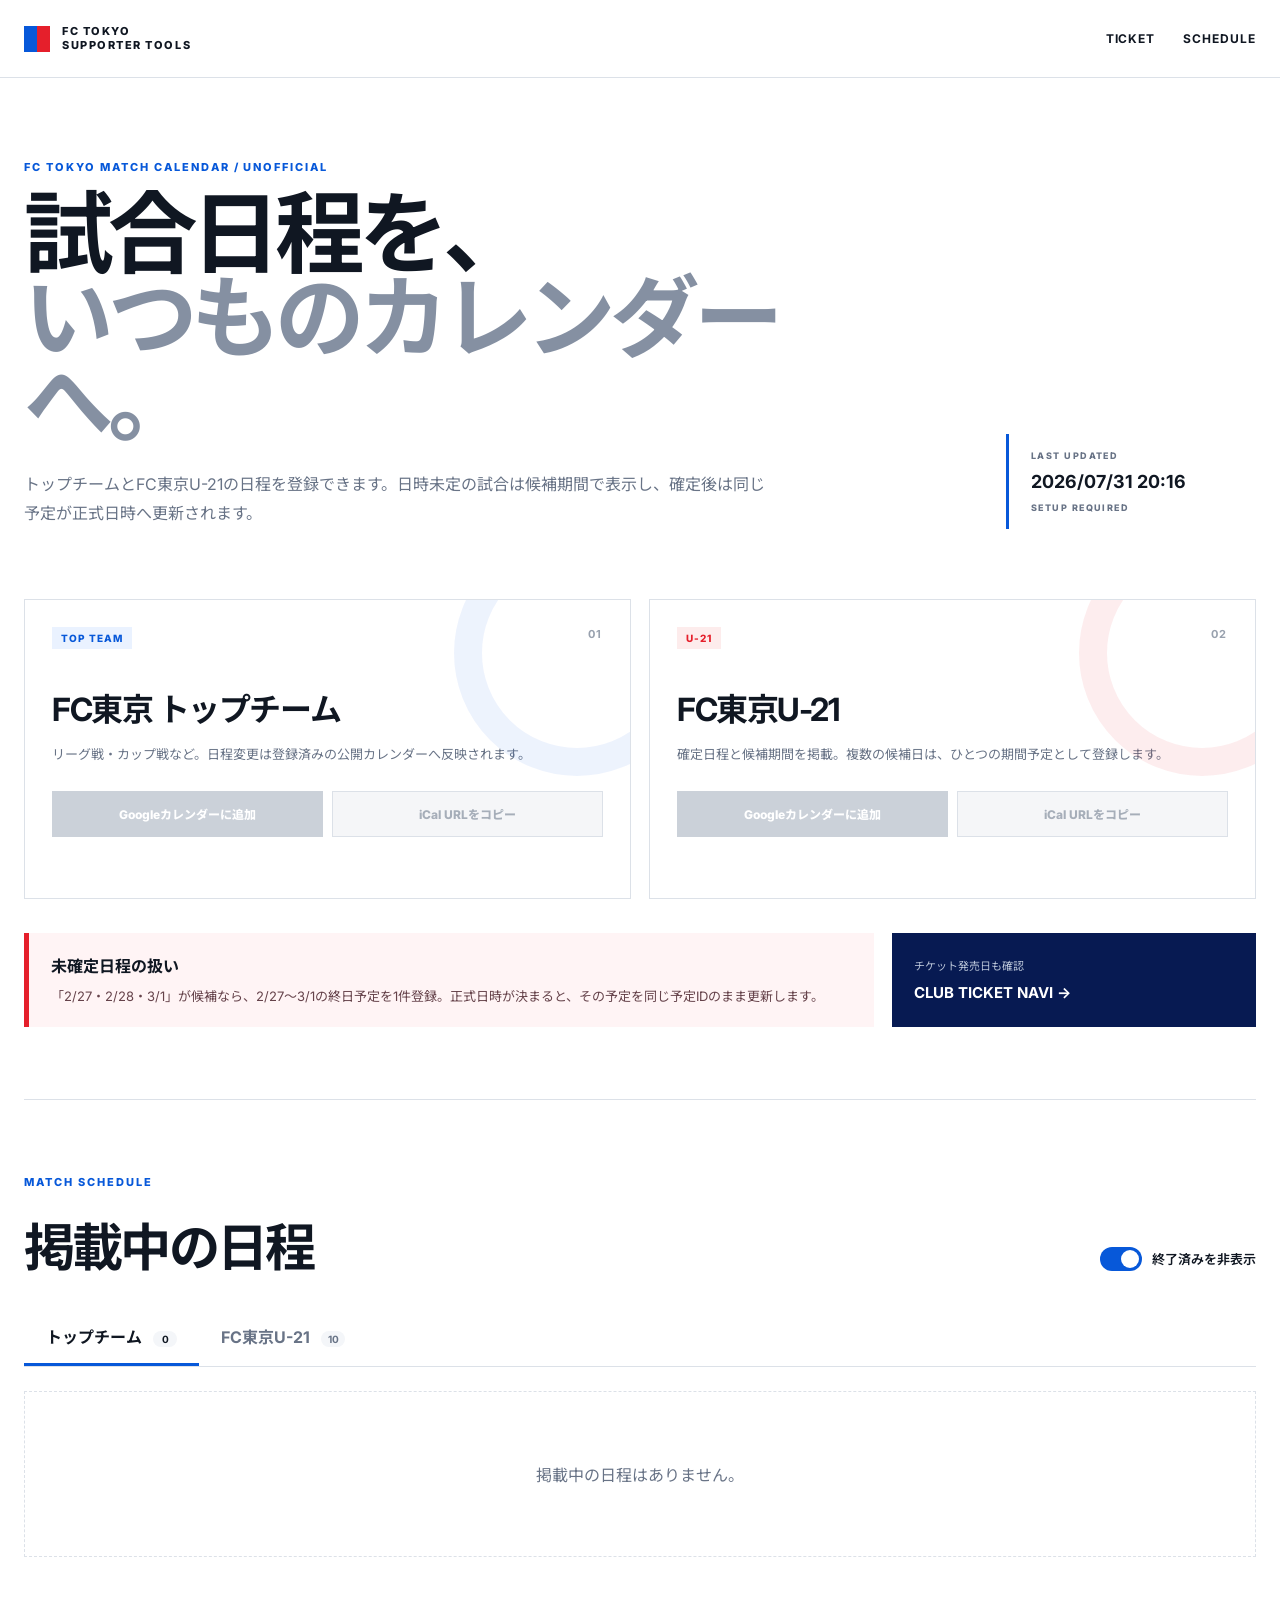
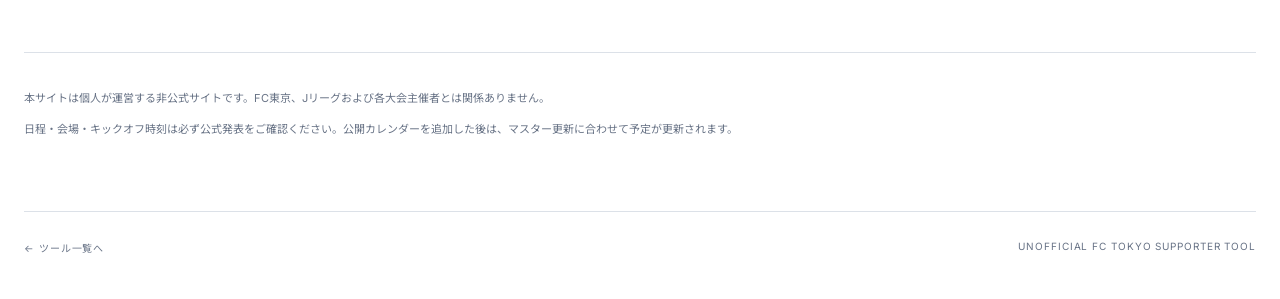
==== docs/calendar/index.html @ c1144789 "Add files via upload Initial static site migration" ====
<!doctype html>
<html lang="ja">
<head>
  <meta charset="utf-8">
  <meta name="viewport" content="width=device-width,initial-scale=1">
  <meta name="description" content="FC東京トップチームとFC東京U-21の試合日程をGoogleカレンダーへ追加できる非公式ツールです。">
  <meta name="theme-color" content="#071a52">
  <title>FC東京 試合日程カレンダー｜非公式</title>
  <link rel="preconnect" href="https://fonts.googleapis.com">
  <link rel="preconnect" href="https://fonts.gstatic.com" crossorigin>
  <link href="https://fonts.googleapis.com/css2?family=Inter:wght@400;500;600;700;800&family=Noto+Sans+JP:wght@400;500;600;700&display=swap" rel="stylesheet">
  <link rel="stylesheet" href="../assets/site.css">
</head>
<body class="calendar-page">
  <header class="global-header">
    <a class="site-brand" href="../"><span class="brand-bars"><i></i><i></i></span><span>FC TOKYO<br>SUPPORTER TOOLS</span></a>
    <nav class="header-nav"><a href="../ticket/">TICKET</a><a href="#schedule">SCHEDULE</a></nav>
  </header>

  <main>
    <section class="calendar-hero shell">
      <div>
        <p class="kicker">FC TOKYO MATCH CALENDAR / UNOFFICIAL</p>
        <h1>試合日程を、<br><span>いつものカレンダーへ。</span></h1>
        <p>トップチームとFC東京U-21の日程を登録できます。日時未定の試合は候補期間で表示し、確定後は同じ予定が正式日時へ更新されます。</p>
      </div>
      <div class="update-panel calendar-update-panel">
        <span>LAST UPDATED</span>
        <strong id="calendar-last-updated">読み込み中</strong>
        <small id="calendar-data-status">DATA LOADING</small>
      </div>
    </section>

    <section class="calendar-subscriptions shell">
      <article class="subscription-card top-team-card">
        <div class="subscription-head"><span>TOP TEAM</span><b>01</b></div>
        <h2>FC東京 トップチーム</h2>
        <p>リーグ戦・カップ戦など。日程変更は登録済みの公開カレンダーへ反映されます。</p>
        <div class="subscription-actions">
          <a id="top-google-link" class="primary-action is-disabled" aria-disabled="true">Googleカレンダーに追加</a>
          <button id="top-ical-button" class="secondary-action" type="button" disabled>iCal URLをコピー</button>
        </div>
      </article>

      <article class="subscription-card u21-team-card">
        <div class="subscription-head"><span>U-21</span><b>02</b></div>
        <h2>FC東京U-21</h2>
        <p>確定日程と候補期間を掲載。複数の候補日は、ひとつの期間予定として登録します。</p>
        <div class="subscription-actions">
          <a id="u21-google-link" class="primary-action is-disabled" aria-disabled="true">Googleカレンダーに追加</a>
          <button id="u21-ical-button" class="secondary-action" type="button" disabled>iCal URLをコピー</button>
        </div>
      </article>
    </section>

    <section class="calendar-explanation shell">
      <div class="calendar-info-strip"><strong>未確定日程の扱い</strong><span>「2/27・2/28・3/1」が候補なら、2/27〜3/1の終日予定を1件登録。正式日時が決まると、その予定を同じ予定IDのまま更新します。</span></div>
      <a class="ticket-cross-link" href="../ticket/"><span>チケット発売日も確認</span><strong>CLUB TICKET NAVI →</strong></a>
    </section>

    <section id="schedule" class="calendar-schedule shell">
      <div class="section-title-row calendar-title-row">
        <div><p class="kicker">MATCH SCHEDULE</p><h2>掲載中の日程</h2></div>
        <label class="toggle-row"><input id="calendar-hide-finished" type="checkbox" checked><span class="toggle-ui"></span><span>終了済みを非表示</span></label>
      </div>
      <div class="calendar-tabs" role="tablist" aria-label="チーム選択">
        <button class="active" data-team="TOP" role="tab">トップチーム <span id="top-count">0</span></button>
        <button data-team="U21" role="tab">FC東京U-21 <span id="u21-count">0</span></button>
      </div>
      <div id="calendar-match-list" class="calendar-match-list" aria-live="polite"></div>
      <div id="calendar-empty" class="empty-state" hidden>掲載中の日程はありません。</div>
    </section>

    <section class="disclaimer shell calendar-disclaimer">
      <p>本サイトは個人が運営する非公式サイトです。FC東京、Jリーグおよび各大会主催者とは関係ありません。</p>
      <p>日程・会場・キックオフ時刻は必ず公式発表をご確認ください。公開カレンダーを追加した後は、マスター更新に合わせて予定が更新されます。</p>
    </section>
  </main>

  <footer class="ticket-footer shell"><a href="../">← ツール一覧へ</a><span>UNOFFICIAL FC TOKYO SUPPORTER TOOL</span></footer>
  <div id="copy-toast" class="copy-toast" role="status" aria-live="polite"></div>
  <script src="app.js" defer></script>
</body>
</html>
---- docs/assets/site.css ----
:root{--navy:#071a52;--blue:#0758d9;--red:#e51f2b;--ink:#101722;--muted:#687386;--line:#dce1e8;--soft:#f4f6f9;--home:#eaf2ff;--away:#fdecec;--white:#fff;--max:1320px}*{box-sizing:border-box}html{scroll-behavior:smooth}body{margin:0;color:var(--ink);font-family:Inter,"Noto Sans JP",sans-serif;background:#fff}a{color:inherit;text-decoration:none}button,select,input{font:inherit}.shell{width:min(calc(100% - 48px),var(--max));margin-inline:auto}.global-header{position:sticky;top:0;z-index:30;height:78px;padding:0 max(24px,calc((100vw - var(--max))/2));display:flex;align-items:center;justify-content:space-between;background:rgba(255,255,255,.93);border-bottom:1px solid var(--line);backdrop-filter:blur(14px)}.site-brand{display:flex;align-items:center;gap:12px;font-size:11px;font-weight:800;letter-spacing:.14em;line-height:1.2}.brand-bars{display:flex;width:26px;height:26px;overflow:hidden}.brand-bars i{display:block;width:50%;height:100%}.brand-bars i:first-child{background:var(--blue)}.brand-bars i:last-child{background:var(--red)}.header-link,.header-nav{font-size:12px;font-weight:700;letter-spacing:.08em}.header-nav{display:flex;gap:28px}.kicker{margin:0 0 18px;color:var(--blue);font-size:11px;font-weight:800;letter-spacing:.18em}.portal-page{background:#071128;color:#fff}.portal-page .global-header{background:rgba(7,17,40,.88);border-color:rgba(255,255,255,.14)}.portal-hero{padding:120px 0 80px}.portal-hero h1{margin:0;font-size:clamp(58px,9vw,126px);line-height:.88;letter-spacing:-.075em}.portal-hero h1 span{color:#94a2bd}.portal-lead{margin:38px 0 0;color:#c1cad9;font-size:18px;line-height:1.9}.tool-grid{display:grid;grid-template-columns:1fr 1fr;gap:18px;padding-bottom:100px}.tool-card{position:relative;min-height:610px;overflow:hidden;border:1px solid rgba(255,255,255,.18);background:#0d1933;transition:.35s ease}.tool-card:hover{transform:translateY(-6px);border-color:rgba(255,255,255,.48)}.tool-number{position:absolute;z-index:3;top:24px;left:26px;font-size:11px;letter-spacing:.16em}.tool-graphic{position:absolute;inset:0}.ticket-graphic{display:grid;grid-template-columns:1fr 1fr}.ticket-graphic span:first-child{background:var(--blue)}.ticket-graphic span:nth-child(2){background:var(--red)}.ticket-graphic strong{position:absolute;right:28px;top:34px;color:#fff;font-size:82px;line-height:.82;letter-spacing:-.075em;text-align:right}.tool-card:after{content:"";position:absolute;inset:0;background:linear-gradient(180deg,rgba(0,0,0,0) 35%,rgba(7,17,40,.97) 78%)}.tool-copy{position:absolute;z-index:3;left:28px;right:28px;bottom:30px}.tool-copy p{font-size:10px;font-weight:700;letter-spacing:.15em;color:#b6ff39}.tool-copy h2{margin:10px 0 16px;font-size:44px;letter-spacing:-.055em}.tool-copy span{color:#cbd3df;font-size:13px}.calendar-card{background:#ede9df;color:#101722}.calendar-card:after{background:linear-gradient(180deg,rgba(237,233,223,0) 35%,rgba(237,233,223,.98) 78%)}.calendar-card .tool-copy p,.calendar-card .tool-copy span{color:#3e4a5c}.calendar-graphic{display:grid;place-items:center}.calendar-sheet{width:56%;aspect-ratio:4/5;background:#fff;box-shadow:0 30px 80px rgba(0,0,0,.18);padding:38px;display:flex;flex-direction:column;justify-content:space-between;transform:rotate(5deg)}.calendar-sheet:before{content:"";height:18px;background:linear-gradient(90deg,var(--blue) 0 50%,var(--red) 50%)}.calendar-sheet b{font-size:100px;letter-spacing:-.09em;line-height:.8}.calendar-sheet span{font-size:12px;font-weight:800;letter-spacing:.16em}.portal-note{padding:30px 0 70px;border-top:1px solid rgba(255,255,255,.14);color:#8f9bb0;font-size:12px;line-height:1.8}.portal-footer{padding:28px 0 44px;display:flex;justify-content:space-between;color:#76839c;font-size:11px;letter-spacing:.1em}.ticket-hero{padding:82px 0 56px;display:grid;grid-template-columns:1fr auto;gap:70px;align-items:end}.ticket-hero h1{margin:0;font-size:clamp(48px,7vw,92px);line-height:.94;letter-spacing:-.07em}.ticket-hero h1 span{color:#8590a2}.ticket-subtitle{margin:25px 0 0;color:var(--muted)}.update-panel{min-width:250px;border-left:3px solid var(--blue);padding:16px 0 16px 22px}.update-panel span,.update-panel small{display:block;font-size:9px;font-weight:800;letter-spacing:.16em;color:var(--muted)}.update-panel strong{display:block;margin:10px 0;font-size:18px}.controls-section{display:grid;grid-template-columns:auto minmax(190px,260px) 1fr;gap:22px;align-items:end;padding:24px 0;border-top:1px solid var(--line);border-bottom:1px solid var(--line)}.control-label{display:block;margin-bottom:9px;font-size:10px;font-weight:800;letter-spacing:.15em;color:var(--muted)}.segmented{display:flex;border:1px solid var(--line);padding:3px;background:var(--soft)}.segmented button{border:0;background:transparent;padding:10px 18px;cursor:pointer;color:#5d6879;font-weight:600}.segmented button.active{background:#fff;color:var(--ink);box-shadow:0 2px 9px rgba(16,23,34,.1)}select{width:100%;height:45px;padding:0 38px 0 13px;border:1px solid var(--line);background:#fff;color:var(--ink)}.toggle-row{justify-self:end;display:flex;align-items:center;gap:10px;min-height:45px;cursor:pointer;font-size:13px;font-weight:600}.toggle-row input{position:absolute;opacity:0}.toggle-ui{position:relative;width:42px;height:24px;border-radius:99px;background:#c9d0da;transition:.2s}.toggle-ui:after{content:"";position:absolute;top:3px;left:3px;width:18px;height:18px;border-radius:50%;background:#fff;transition:.2s}.toggle-row input:checked+.toggle-ui{background:var(--blue)}.toggle-row input:checked+.toggle-ui:after{transform:translateX(18px)}.summary-bar{display:flex;align-items:center;gap:18px;padding:22px 0;font-size:12px;color:var(--muted)}.summary-bar div{display:flex;align-items:center;gap:7px}.summary-bar strong{margin-left:auto;color:var(--ink);font-size:11px;letter-spacing:.14em}.legend-dot{width:12px;height:12px;border-radius:3px}.legend-dot.home{background:var(--blue)}.legend-dot.away{background:var(--red)}.match-section{padding-bottom:80px}.table-wrap{overflow-x:auto;border:1px solid var(--line)}.matches-table{width:100%;min-width:1160px;border-collapse:collapse;font-size:12px}.matches-table th{position:sticky;top:77px;z-index:5;padding:13px 12px;background:var(--navy);color:#fff;text-align:left;white-space:nowrap;font-size:10px;letter-spacing:.06em}.matches-table td{padding:13px 12px;border-bottom:1px solid rgba(16,23,34,.09);vertical-align:middle}.matches-table tr.home{background:var(--home)}.matches-table tr.away{background:var(--away)}.matches-table tr:hover{filter:brightness(.985)}.side-badge{display:inline-flex;align-items:center;justify-content:center;width:25px;height:25px;color:#fff;font-weight:800;border-radius:4px}.side-badge.home{background:var(--blue)}.side-badge.away{background:var(--red)}.sale-away{font-weight:800}.table-link{display:inline-flex;padding:6px 10px;border:1px solid rgba(16,23,34,.2);background:rgba(255,255,255,.5);font-weight:700}.calendar-link{background:var(--blue);color:#fff;border-color:var(--blue)}.muted-dash{color:#98a1ae}.mobile-card-list{display:none}.data-note{margin:15px 0 0;color:var(--muted);font-size:11px;line-height:1.7}.empty-state{padding:70px 20px;text-align:center;border:1px dashed var(--line);color:var(--muted)}.news-section{padding:82px 0;border-top:1px solid var(--line)}.section-title-row{display:flex;align-items:end;justify-content:space-between;gap:30px;margin-bottom:28px}.section-title-row h2{margin:0;font-size:clamp(34px,4vw,55px);letter-spacing:-.055em}.outline-button{padding:12px 18px;border:1px solid var(--ink);font-size:12px;font-weight:700}.news-toggle{width:100%;display:flex;justify-content:space-between;padding:16px 0;border:0;border-top:1px solid var(--line);border-bottom:1px solid var(--line);background:none;text-align:left;cursor:pointer;font-weight:700}.news-list{border-bottom:1px solid var(--line)}.news-row{display:grid;grid-template-columns:110px 1fr auto;gap:18px;align-items:center;padding:14px 0;border-bottom:1px solid var(--line);font-size:13px}.news-row time{color:var(--muted);font-size:11px}.news-row a{font-weight:600}.news-row a:hover{text-decoration:underline}.news-row span{color:var(--blue)}.disclaimer{padding:22px 0 60px;color:var(--muted);font-size:11px;line-height:1.8;border-top:1px solid var(--line)}.ticket-footer{padding:28px 0 44px;display:flex;justify-content:space-between;color:var(--muted);font-size:10px;letter-spacing:.09em;border-top:1px solid var(--line)}@media(max-width:900px){.tool-grid{grid-template-columns:1fr}.ticket-hero{grid-template-columns:1fr}.update-panel{min-width:0}.controls-section{grid-template-columns:1fr 1fr}.toggle-row{justify-self:start}.table-wrap{display:none}.mobile-card-list{display:grid;gap:10px}.match-card{border:1px solid var(--line);border-left-width:5px;padding:15px;background:#fff}.match-card.home{background:var(--home);border-left-color:var(--blue)}.match-card.away{background:var(--away);border-left-color:var(--red)}.match-card-top{display:grid;grid-template-columns:auto 1fr auto;gap:10px;align-items:center}.match-card-date{font-size:12px;font-weight:700}.match-card-opponent{font-size:15px;font-weight:800;overflow:hidden;text-overflow:ellipsis;white-space:nowrap}.match-card-details{display:grid;grid-template-columns:1fr 1fr;gap:8px;margin-top:14px;padding-top:12px;border-top:1px solid rgba(16,23,34,.12)}.match-card-detail small{display:block;margin-bottom:4px;color:var(--muted);font-size:9px;letter-spacing:.08em}.match-card-detail strong{font-size:12px}.match-card-actions{display:flex;gap:8px;margin-top:12px}.match-card-actions a{flex:1;text-align:center;padding:10px;border:1px solid rgba(16,23,34,.2);background:rgba(255,255,255,.6);font-size:11px;font-weight:700}.match-card-actions .calendar-link{background:var(--blue);color:#fff}.news-row{grid-template-columns:85px 1fr}.news-row span{display:none}}@media(max-width:620px){.shell{width:min(calc(100% - 28px),var(--max))}.global-header{height:68px;padding:0 14px}.header-nav{gap:16px}.portal-hero{padding:90px 0 55px}.portal-hero h1{font-size:58px}.portal-lead br{display:none}.tool-card{min-height:500px}.ticket-graphic strong{font-size:61px}.tool-copy h2{font-size:36px}.calendar-sheet{width:68%;padding:25px}.calendar-sheet b{font-size:78px}.portal-footer,.ticket-footer{flex-direction:column;gap:12px}.ticket-hero{padding:58px 0 38px}.ticket-hero h1{font-size:48px}.controls-section{grid-template-columns:1fr}.competition-control{width:100%}.segmented button{flex:1;padding:10px 8px}.section-title-row{display:block}.outline-button{display:inline-block;margin-top:18px}.match-card-details{grid-template-columns:1fr}.match-card-actions{flex-direction:column}.news-row{grid-template-columns:1fr;gap:4px}.news-row time{font-size:10px}}
.calendar-page{background:#fff}.calendar-hero{padding:82px 0 52px;display:grid;grid-template-columns:1fr auto;gap:70px;align-items:end}.calendar-hero h1{margin:0;font-size:clamp(48px,7vw,92px);line-height:.94;letter-spacing:-.07em}.calendar-hero h1 span{color:#8590a2}.calendar-hero>div>p:last-child{max-width:750px;margin:25px 0 0;color:var(--muted);line-height:1.85}.calendar-update-panel{align-self:end}.calendar-subscriptions{display:grid;grid-template-columns:1fr 1fr;gap:18px;padding:18px 0 34px}.subscription-card{position:relative;overflow:hidden;border:1px solid var(--line);padding:27px;background:#fff;min-height:300px}.subscription-card:before{content:"";position:absolute;right:-70px;top:-70px;width:190px;height:190px;border-radius:50%;border:28px solid rgba(7,88,217,.07)}.u21-team-card:before{border-color:rgba(229,31,43,.08)}.subscription-head{display:flex;justify-content:space-between;align-items:start}.subscription-head span{display:inline-flex;padding:5px 9px;background:var(--home);color:var(--blue);font-size:10px;font-weight:800;letter-spacing:.1em}.u21-team-card .subscription-head span{background:var(--away);color:var(--red)}.subscription-head b{font-size:11px;color:#98a1ae;letter-spacing:.14em}.subscription-card h2{margin:35px 0 12px;font-size:32px;letter-spacing:-.045em}.subscription-card p{max-width:520px;color:var(--muted);line-height:1.75;font-size:13px}.subscription-actions{display:grid;grid-template-columns:1fr 1fr;gap:9px;margin-top:25px}.primary-action,.secondary-action{display:flex;align-items:center;justify-content:center;min-height:46px;border:0;padding:10px 14px;font-size:12px;font-weight:800;cursor:pointer}.primary-action{background:var(--blue);color:#fff}.u21-team-card .primary-action{background:var(--red)}.primary-action.is-disabled{background:#cbd1d9;color:#fff;pointer-events:none}.secondary-action{border:1px solid var(--line);background:#fff;color:var(--ink)}.secondary-action:disabled{color:#a6aeb9;background:#f5f6f8;cursor:not-allowed}.calendar-explanation{display:grid;grid-template-columns:1.4fr .6fr;gap:18px;padding-bottom:72px}.calendar-info-strip{display:flex;flex-direction:column;justify-content:center;border-left:5px solid var(--red);background:#fff4f5;padding:20px 22px;line-height:1.7}.calendar-info-strip strong{margin-bottom:5px}.calendar-info-strip span{color:#65424a;font-size:13px}.ticket-cross-link{display:flex;flex-direction:column;justify-content:center;padding:20px 22px;background:var(--navy);color:#fff}.ticket-cross-link span{font-size:11px;color:#bac5d8}.ticket-cross-link strong{margin-top:10px;font-size:15px}.calendar-schedule{padding:75px 0 95px;border-top:1px solid var(--line)}.calendar-title-row .toggle-row{justify-self:auto}.calendar-tabs{display:flex;border-bottom:1px solid var(--line);margin-bottom:24px}.calendar-tabs button{border:0;background:none;padding:15px 22px;border-bottom:3px solid transparent;color:var(--muted);font-weight:700;cursor:pointer}.calendar-tabs button.active{color:var(--ink);border-bottom-color:var(--blue)}.calendar-tabs button span{display:inline-flex;min-width:24px;justify-content:center;margin-left:7px;padding:2px 6px;border-radius:99px;background:var(--soft);font-size:10px}.calendar-match-list{display:grid;grid-template-columns:1fr 1fr;gap:13px}.calendar-match-card{border:1px solid var(--line);padding:19px;background:#fff;box-shadow:0 4px 15px rgba(23,32,51,.04)}.calendar-match-top{display:flex;align-items:center;gap:7px;flex-wrap:wrap}.calendar-match-top time{margin-right:auto;color:var(--navy);font-size:15px;font-weight:800}.calendar-badge{display:inline-flex;padding:4px 8px;border-radius:99px;font-size:10px;font-weight:800}.calendar-badge.confirmed{background:#e8f6ee;color:#187242}.calendar-badge.tentative{background:#fff4d7;color:#8b5b00}.calendar-badge.progress{background:#f1eaff;color:#6038a5}.calendar-badge.home{background:var(--home);color:var(--blue)}.calendar-badge.away{background:var(--away);color:var(--red)}.calendar-match-card h3{margin:17px 0 10px;font-size:18px;letter-spacing:-.025em}.calendar-meta,.calendar-candidate{color:var(--muted);font-size:12px;line-height:1.65}.calendar-candidate{margin-top:6px}.calendar-note{margin-top:10px;padding-top:10px;border-top:1px dashed var(--line);color:var(--muted);font-size:11px;line-height:1.6}.calendar-card-links{display:flex;gap:8px;margin-top:17px}.calendar-card-links a{padding:8px 11px;border:1px solid var(--line);font-size:11px;font-weight:700}.calendar-card-links a:last-child{background:var(--navy);border-color:var(--navy);color:#fff}.calendar-disclaimer{padding-top:25px}.copy-toast{position:fixed;right:22px;bottom:22px;z-index:50;transform:translateY(30px);opacity:0;padding:13px 18px;background:var(--ink);color:#fff;font-size:12px;transition:.25s}.copy-toast.show{transform:none;opacity:1}@media(max-width:900px){.calendar-hero{grid-template-columns:1fr}.calendar-subscriptions{grid-template-columns:1fr}.calendar-explanation{grid-template-columns:1fr}.calendar-match-list{grid-template-columns:1fr}}@media(max-width:620px){.calendar-hero{padding:58px 0 38px}.calendar-hero h1{font-size:48px}.calendar-subscriptions{padding-top:0}.subscription-actions{grid-template-columns:1fr}.calendar-title-row .toggle-row{margin-top:18px}.calendar-tabs button{flex:1;padding:14px 8px;font-size:12px}.calendar-card-links{flex-direction:column}.calendar-card-links a{text-align:center}}
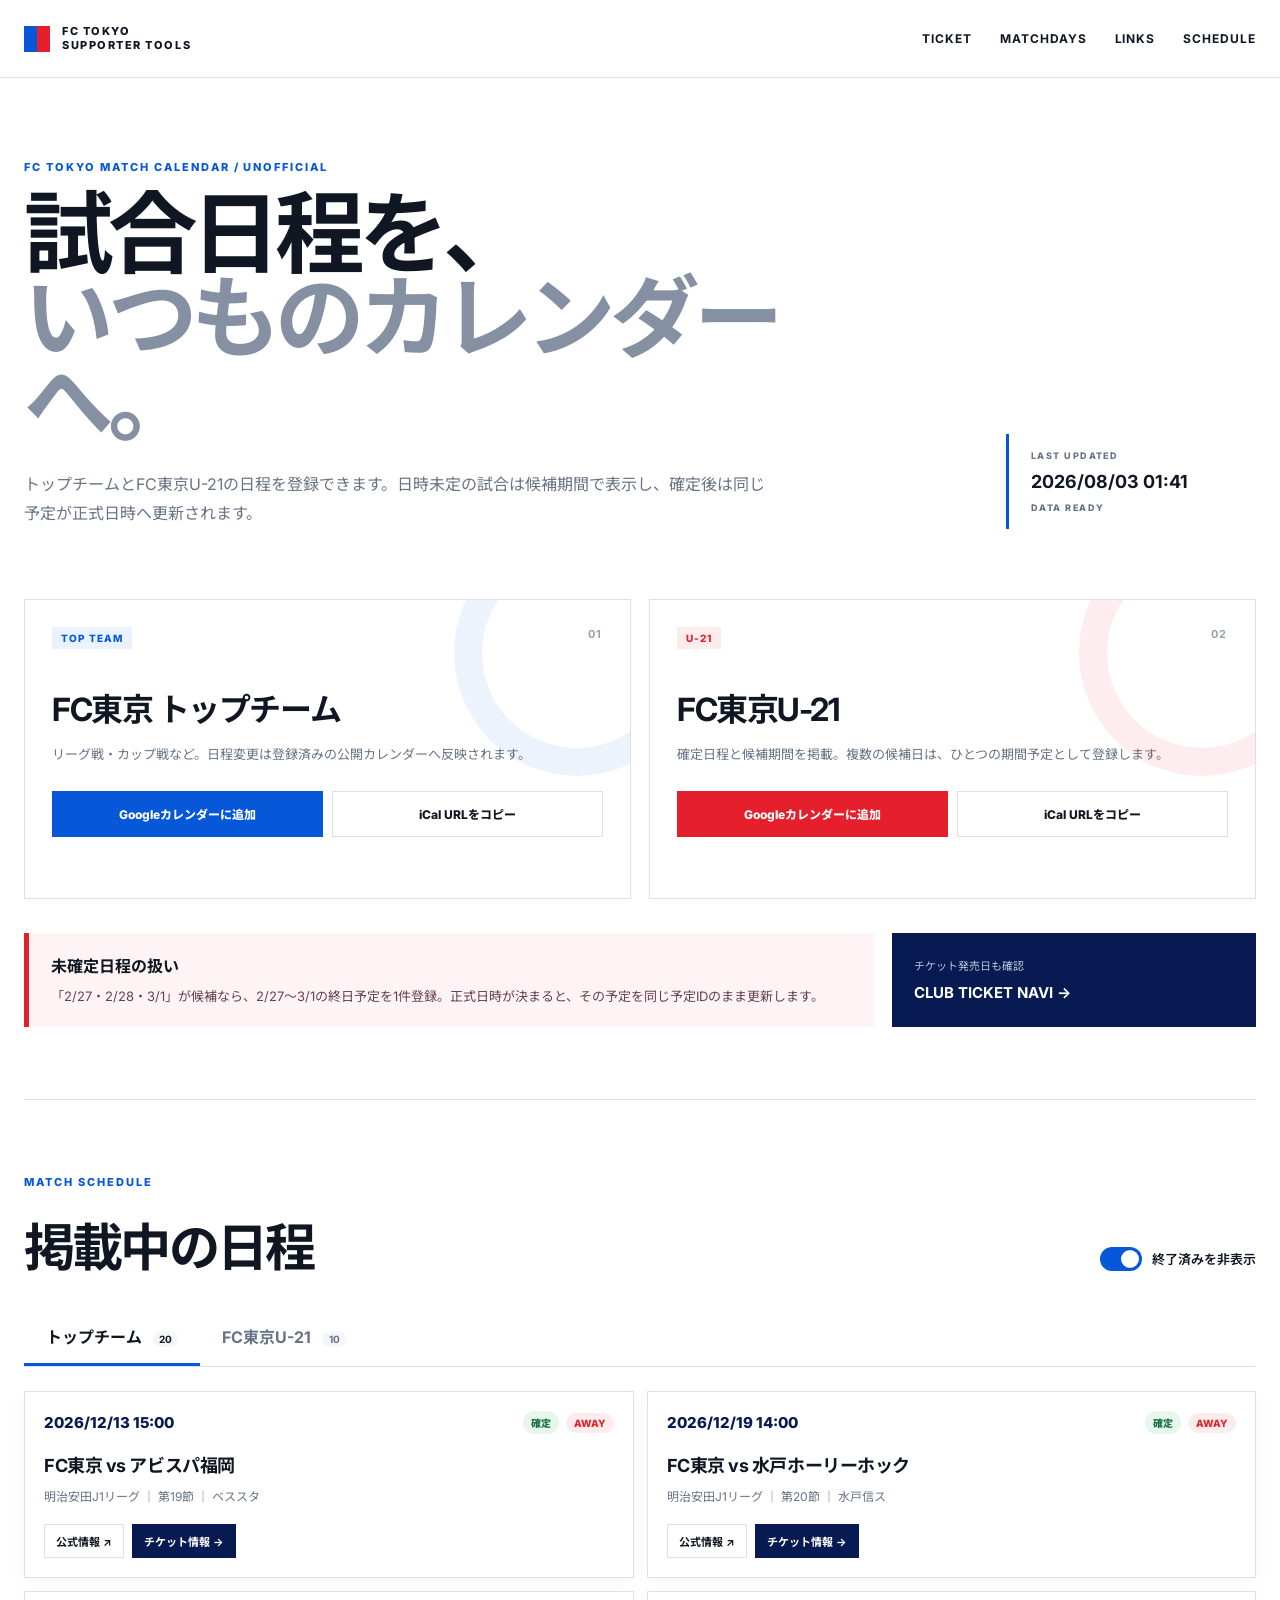
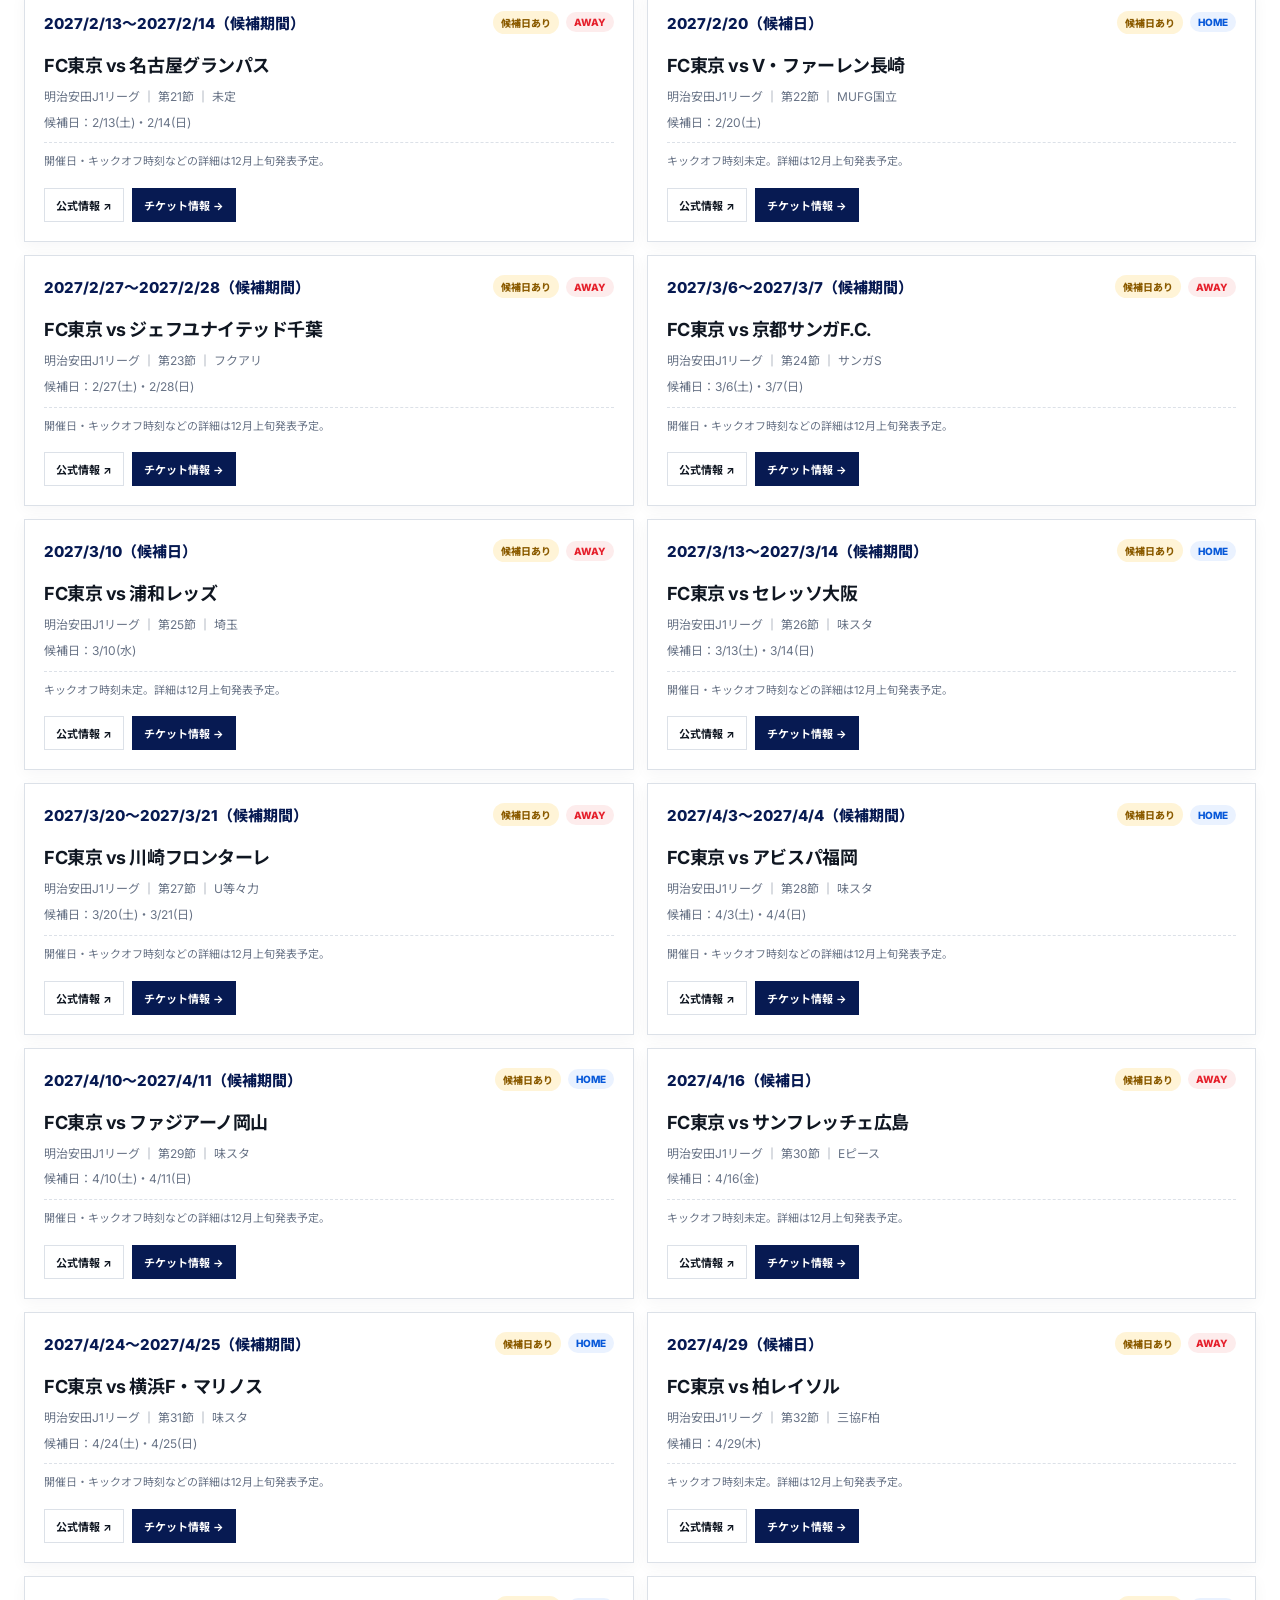
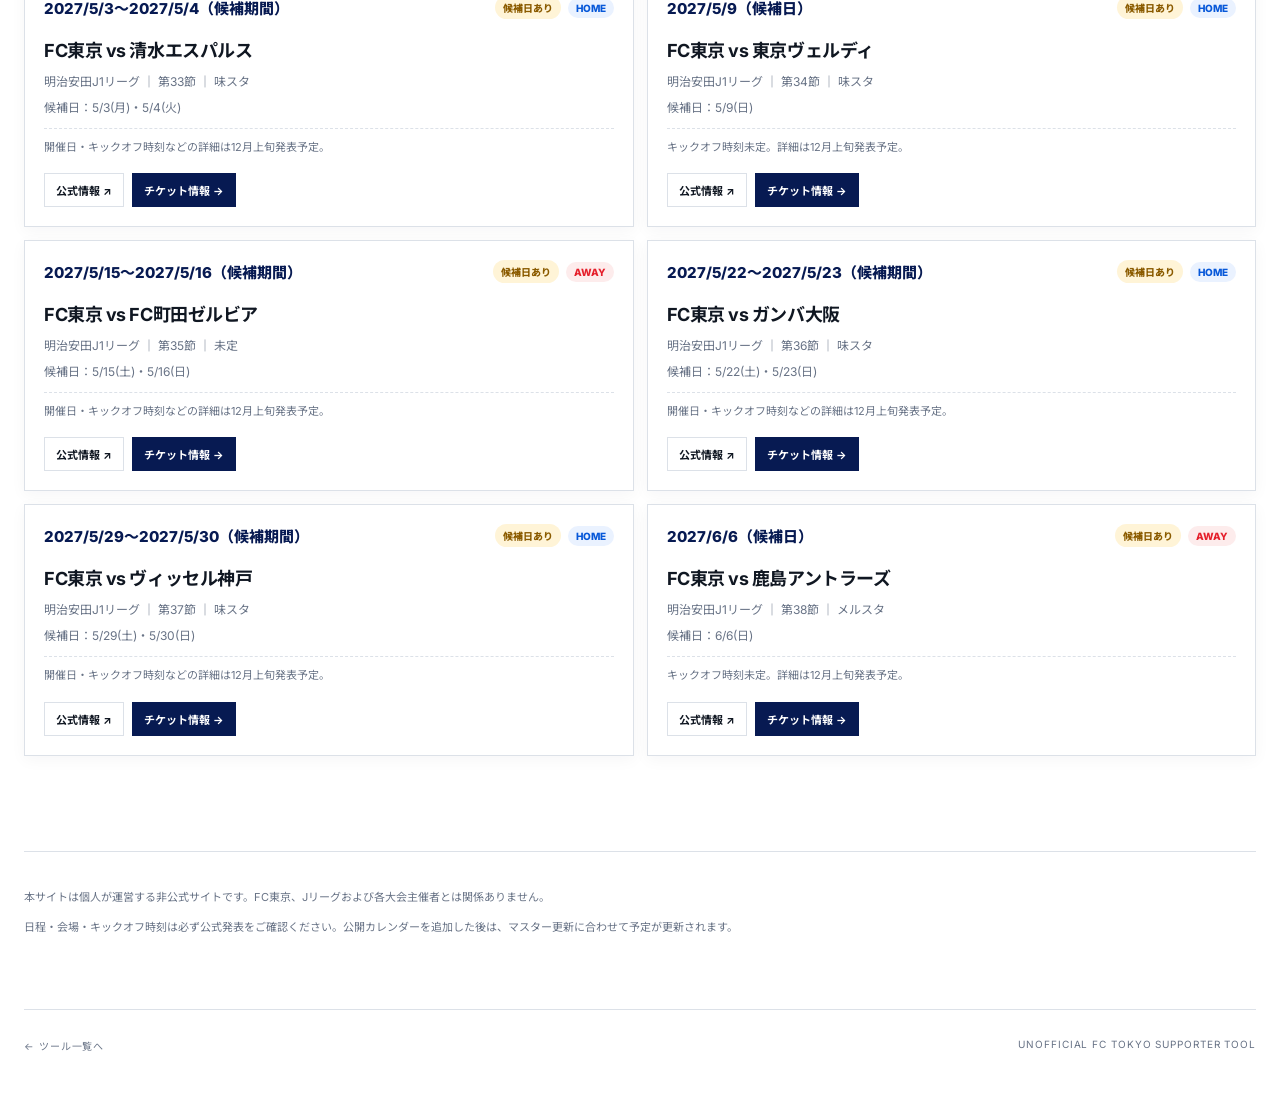
==== commit 9dd0b50d: "Add files via upload Add supporter links and chant construction page" ====
--- a/docs/calendar/index.html
+++ b/docs/calendar/index.html
@@ -14,7 +14,7 @@
 <body class="calendar-page">
   <header class="global-header">
     <a class="site-brand" href="../"><span class="brand-bars"><i></i><i></i></span><span>FC TOKYO<br>SUPPORTER TOOLS</span></a>
-    <nav class="header-nav"><a href="../ticket/">TICKET</a><a href="#schedule">SCHEDULE</a></nav>
+    <nav class="header-nav"><a href="../ticket/">TICKET</a><a href="../matchdays/">MATCHDAYS</a><a href="../links/">LINKS</a><a href="#schedule">SCHEDULE</a></nav>
   </header>
 
   <main>
--- a/docs/assets/site.css
+++ b/docs/assets/site.css
@@ -1,2 +1,25 @@
-:root{--navy:#071a52;--blue:#0758d9;--red:#e51f2b;--ink:#101722;--muted:#687386;--line:#dce1e8;--soft:#f4f6f9;--home:#eaf2ff;--away:#fdecec;--white:#fff;--max:1320px}*{box-sizing:border-box}html{scroll-behavior:smooth}body{margin:0;color:var(--ink);font-family:Inter,"Noto Sans JP",sans-serif;background:#fff}a{color:inherit;text-decoration:none}button,select,input{font:inherit}.shell{width:min(calc(100% - 48px),var(--max));margin-inline:auto}.global-header{position:sticky;top:0;z-index:30;height:78px;padding:0 max(24px,calc((100vw - var(--max))/2));display:flex;align-items:center;justify-content:space-between;background:rgba(255,255,255,.93);border-bottom:1px solid var(--line);backdrop-filter:blur(14px)}.site-brand{display:flex;align-items:center;gap:12px;font-size:11px;font-weight:800;letter-spacing:.14em;line-height:1.2}.brand-bars{display:flex;width:26px;height:26px;overflow:hidden}.brand-bars i{display:block;width:50%;height:100%}.brand-bars i:first-child{background:var(--blue)}.brand-bars i:last-child{background:var(--red)}.header-link,.header-nav{font-size:12px;font-weight:700;letter-spacing:.08em}.header-nav{display:flex;gap:28px}.kicker{margin:0 0 18px;color:var(--blue);font-size:11px;font-weight:800;letter-spacing:.18em}.portal-page{background:#071128;color:#fff}.portal-page .global-header{background:rgba(7,17,40,.88);border-color:rgba(255,255,255,.14)}.portal-hero{padding:120px 0 80px}.portal-hero h1{margin:0;font-size:clamp(58px,9vw,126px);line-height:.88;letter-spacing:-.075em}.portal-hero h1 span{color:#94a2bd}.portal-lead{margin:38px 0 0;color:#c1cad9;font-size:18px;line-height:1.9}.tool-grid{display:grid;grid-template-columns:1fr 1fr;gap:18px;padding-bottom:100px}.tool-card{position:relative;min-height:610px;overflow:hidden;border:1px solid rgba(255,255,255,.18);background:#0d1933;transition:.35s ease}.tool-card:hover{transform:translateY(-6px);border-color:rgba(255,255,255,.48)}.tool-number{position:absolute;z-index:3;top:24px;left:26px;font-size:11px;letter-spacing:.16em}.tool-graphic{position:absolute;inset:0}.ticket-graphic{display:grid;grid-template-columns:1fr 1fr}.ticket-graphic span:first-child{background:var(--blue)}.ticket-graphic span:nth-child(2){background:var(--red)}.ticket-graphic strong{position:absolute;right:28px;top:34px;color:#fff;font-size:82px;line-height:.82;letter-spacing:-.075em;text-align:right}.tool-card:after{content:"";position:absolute;inset:0;background:linear-gradient(180deg,rgba(0,0,0,0) 35%,rgba(7,17,40,.97) 78%)}.tool-copy{position:absolute;z-index:3;left:28px;right:28px;bottom:30px}.tool-copy p{font-size:10px;font-weight:700;letter-spacing:.15em;color:#b6ff39}.tool-copy h2{margin:10px 0 16px;font-size:44px;letter-spacing:-.055em}.tool-copy span{color:#cbd3df;font-size:13px}.calendar-card{background:#ede9df;color:#101722}.calendar-card:after{background:linear-gradient(180deg,rgba(237,233,223,0) 35%,rgba(237,233,223,.98) 78%)}.calendar-card .tool-copy p,.calendar-card .tool-copy span{color:#3e4a5c}.calendar-graphic{display:grid;place-items:center}.calendar-sheet{width:56%;aspect-ratio:4/5;background:#fff;box-shadow:0 30px 80px rgba(0,0,0,.18);padding:38px;display:flex;flex-direction:column;justify-content:space-between;transform:rotate(5deg)}.calendar-sheet:before{content:"";height:18px;background:linear-gradient(90deg,var(--blue) 0 50%,var(--red) 50%)}.calendar-sheet b{font-size:100px;letter-spacing:-.09em;line-height:.8}.calendar-sheet span{font-size:12px;font-weight:800;letter-spacing:.16em}.portal-note{padding:30px 0 70px;border-top:1px solid rgba(255,255,255,.14);color:#8f9bb0;font-size:12px;line-height:1.8}.portal-footer{padding:28px 0 44px;display:flex;justify-content:space-between;color:#76839c;font-size:11px;letter-spacing:.1em}.ticket-hero{padding:82px 0 56px;display:grid;grid-template-columns:1fr auto;gap:70px;align-items:end}.ticket-hero h1{margin:0;font-size:clamp(48px,7vw,92px);line-height:.94;letter-spacing:-.07em}.ticket-hero h1 span{color:#8590a2}.ticket-subtitle{margin:25px 0 0;color:var(--muted)}.update-panel{min-width:250px;border-left:3px solid var(--blue);padding:16px 0 16px 22px}.update-panel span,.update-panel small{display:block;font-size:9px;font-weight:800;letter-spacing:.16em;color:var(--muted)}.update-panel strong{display:block;margin:10px 0;font-size:18px}.controls-section{display:grid;grid-template-columns:auto minmax(190px,260px) 1fr;gap:22px;align-items:end;padding:24px 0;border-top:1px solid var(--line);border-bottom:1px solid var(--line)}.control-label{display:block;margin-bottom:9px;font-size:10px;font-weight:800;letter-spacing:.15em;color:var(--muted)}.segmented{display:flex;border:1px solid var(--line);padding:3px;background:var(--soft)}.segmented button{border:0;background:transparent;padding:10px 18px;cursor:pointer;color:#5d6879;font-weight:600}.segmented button.active{background:#fff;color:var(--ink);box-shadow:0 2px 9px rgba(16,23,34,.1)}select{width:100%;height:45px;padding:0 38px 0 13px;border:1px solid var(--line);background:#fff;color:var(--ink)}.toggle-row{justify-self:end;display:flex;align-items:center;gap:10px;min-height:45px;cursor:pointer;font-size:13px;font-weight:600}.toggle-row input{position:absolute;opacity:0}.toggle-ui{position:relative;width:42px;height:24px;border-radius:99px;background:#c9d0da;transition:.2s}.toggle-ui:after{content:"";position:absolute;top:3px;left:3px;width:18px;height:18px;border-radius:50%;background:#fff;transition:.2s}.toggle-row input:checked+.toggle-ui{background:var(--blue)}.toggle-row input:checked+.toggle-ui:after{transform:translateX(18px)}.summary-bar{display:flex;align-items:center;gap:18px;padding:22px 0;font-size:12px;color:var(--muted)}.summary-bar div{display:flex;align-items:center;gap:7px}.summary-bar strong{margin-left:auto;color:var(--ink);font-size:11px;letter-spacing:.14em}.legend-dot{width:12px;height:12px;border-radius:3px}.legend-dot.home{background:var(--blue)}.legend-dot.away{background:var(--red)}.match-section{padding-bottom:80px}.table-wrap{overflow-x:auto;border:1px solid var(--line)}.matches-table{width:100%;min-width:1160px;border-collapse:collapse;font-size:12px}.matches-table th{position:sticky;top:77px;z-index:5;padding:13px 12px;background:var(--navy);color:#fff;text-align:left;white-space:nowrap;font-size:10px;letter-spacing:.06em}.matches-table td{padding:13px 12px;border-bottom:1px solid rgba(16,23,34,.09);vertical-align:middle}.matches-table tr.home{background:var(--home)}.matches-table tr.away{background:var(--away)}.matches-table tr:hover{filter:brightness(.985)}.side-badge{display:inline-flex;align-items:center;justify-content:center;width:25px;height:25px;color:#fff;font-weight:800;border-radius:4px}.side-badge.home{background:var(--blue)}.side-badge.away{background:var(--red)}.sale-away{font-weight:800}.table-link{display:inline-flex;padding:6px 10px;border:1px solid rgba(16,23,34,.2);background:rgba(255,255,255,.5);font-weight:700}.calendar-link{background:var(--blue);color:#fff;border-color:var(--blue)}.muted-dash{color:#98a1ae}.mobile-card-list{display:none}.data-note{margin:15px 0 0;color:var(--muted);font-size:11px;line-height:1.7}.empty-state{padding:70px 20px;text-align:center;border:1px dashed var(--line);color:var(--muted)}.news-section{padding:82px 0;border-top:1px solid var(--line)}.section-title-row{display:flex;align-items:end;justify-content:space-between;gap:30px;margin-bottom:28px}.section-title-row h2{margin:0;font-size:clamp(34px,4vw,55px);letter-spacing:-.055em}.outline-button{padding:12px 18px;border:1px solid var(--ink);font-size:12px;font-weight:700}.news-toggle{width:100%;display:flex;justify-content:space-between;padding:16px 0;border:0;border-top:1px solid var(--line);border-bottom:1px solid var(--line);background:none;text-align:left;cursor:pointer;font-weight:700}.news-list{border-bottom:1px solid var(--line)}.news-row{display:grid;grid-template-columns:110px 1fr auto;gap:18px;align-items:center;padding:14px 0;border-bottom:1px solid var(--line);font-size:13px}.news-row time{color:var(--muted);font-size:11px}.news-row a{font-weight:600}.news-row a:hover{text-decoration:underline}.news-row span{color:var(--blue)}.disclaimer{padding:22px 0 60px;color:var(--muted);font-size:11px;line-height:1.8;border-top:1px solid var(--line)}.ticket-footer{padding:28px 0 44px;display:flex;justify-content:space-between;color:var(--muted);font-size:10px;letter-spacing:.09em;border-top:1px solid var(--line)}@media(max-width:900px){.tool-grid{grid-template-columns:1fr}.ticket-hero{grid-template-columns:1fr}.update-panel{min-width:0}.controls-section{grid-template-columns:1fr 1fr}.toggle-row{justify-self:start}.table-wrap{display:none}.mobile-card-list{display:grid;gap:10px}.match-card{border:1px solid var(--line);border-left-width:5px;padding:15px;background:#fff}.match-card.home{background:var(--home);border-left-color:var(--blue)}.match-card.away{background:var(--away);border-left-color:var(--red)}.match-card-top{display:grid;grid-template-columns:auto 1fr auto;gap:10px;align-items:center}.match-card-date{font-size:12px;font-weight:700}.match-card-opponent{font-size:15px;font-weight:800;overflow:hidden;text-overflow:ellipsis;white-space:nowrap}.match-card-details{display:grid;grid-template-columns:1fr 1fr;gap:8px;margin-top:14px;padding-top:12px;border-top:1px solid rgba(16,23,34,.12)}.match-card-detail small{display:block;margin-bottom:4px;color:var(--muted);font-size:9px;letter-spacing:.08em}.match-card-detail strong{font-size:12px}.match-card-actions{display:flex;gap:8px;margin-top:12px}.match-card-actions a{flex:1;text-align:center;padding:10px;border:1px solid rgba(16,23,34,.2);background:rgba(255,255,255,.6);font-size:11px;font-weight:700}.match-card-actions .calendar-link{background:var(--blue);color:#fff}.news-row{grid-template-columns:85px 1fr}.news-row span{display:none}}@media(max-width:620px){.shell{width:min(calc(100% - 28px),var(--max))}.global-header{height:68px;padding:0 14px}.header-nav{gap:16px}.portal-hero{padding:90px 0 55px}.portal-hero h1{font-size:58px}.portal-lead br{display:none}.tool-card{min-height:500px}.ticket-graphic strong{font-size:61px}.tool-copy h2{font-size:36px}.calendar-sheet{width:68%;padding:25px}.calendar-sheet b{font-size:78px}.portal-footer,.ticket-footer{flex-direction:column;gap:12px}.ticket-hero{padding:58px 0 38px}.ticket-hero h1{font-size:48px}.controls-section{grid-template-columns:1fr}.competition-control{width:100%}.segmented button{flex:1;padding:10px 8px}.section-title-row{display:block}.outline-button{display:inline-block;margin-top:18px}.match-card-details{grid-template-columns:1fr}.match-card-actions{flex-direction:column}.news-row{grid-template-columns:1fr;gap:4px}.news-row time{font-size:10px}}
+:root{--navy:#071a52;--blue:#0758d9;--red:#e51f2b;--ink:#101722;--muted:#687386;--line:#dce1e8;--soft:#f4f6f9;--home:#eaf2ff;--away:#fdecec;--white:#fff;--max:1320px}*{box-sizing:border-box}html{scroll-behavior:smooth}body{margin:0;color:var(--ink);font-family:Inter,"Noto Sans JP",sans-serif;background:#fff}a{color:inherit;text-decoration:none}button,select,input{font:inherit}.shell{width:min(calc(100% - 48px),var(--max));margin-inline:auto}.global-header{position:sticky;top:0;z-index:30;height:78px;padding:0 max(24px,calc((100vw - var(--max))/2));display:flex;align-items:center;justify-content:space-between;background:rgba(255,255,255,.93);border-bottom:1px solid var(--line);backdrop-filter:blur(14px)}.site-brand{display:flex;align-items:center;gap:12px;font-size:11px;font-weight:800;letter-spacing:.14em;line-height:1.2}.brand-bars{display:flex;width:26px;height:26px;overflow:hidden}.brand-bars i{display:block;width:50%;height:100%}.brand-bars i:first-child{background:var(--blue)}.brand-bars i:last-child{background:var(--red)}.header-link,.header-nav{font-size:12px;font-weight:700;letter-spacing:.08em}.header-nav{display:flex;gap:28px}.kicker{margin:0 0 18px;color:var(--blue);font-size:11px;font-weight:800;letter-spacing:.18em}.portal-page{background:#071128;color:#fff}.portal-page .global-header{background:rgba(7,17,40,.88);border-color:rgba(255,255,255,.14)}.portal-hero{padding:120px 0 80px}.portal-hero h1{margin:0;font-size:clamp(58px,9vw,126px);line-height:.88;letter-spacing:-.075em}.portal-hero h1 span{color:#94a2bd}.portal-lead{margin:38px 0 0;color:#c1cad9;font-size:18px;line-height:1.9}.tool-grid{display:grid;grid-template-columns:1fr 1fr;gap:18px;padding-bottom:100px}.tool-card{position:relative;min-height:610px;overflow:hidden;border:1px solid rgba(255,255,255,.18);background:#0d1933;transition:.35s ease}.tool-card:hover{transform:translateY(-6px);border-color:rgba(255,255,255,.48)}.tool-number{position:absolute;z-index:3;top:24px;left:26px;font-size:11px;letter-spacing:.16em}.tool-graphic{position:absolute;inset:0}.ticket-graphic{display:grid;grid-template-columns:1fr 1fr}.ticket-graphic span:first-child{background:var(--blue)}.ticket-graphic span:nth-child(2){background:var(--red)}.ticket-graphic strong{position:absolute;right:28px;top:34px;color:#fff;font-size:82px;line-height:.82;letter-spacing:-.075em;text-align:right}.tool-card:after{content:"";position:absolute;inset:0;background:linear-gradient(180deg,rgba(0,0,0,0) 35%,rgba(7,17,40,.97) 78%)}.tool-copy{position:absolute;z-index:3;left:28px;right:28px;bottom:30px}.tool-copy p{font-size:10px;font-weight:700;letter-spacing:.15em;color:#b6ff39}.tool-copy h2{margin:10px 0 16px;font-size:44px;letter-spacing:-.055em}.tool-copy span{color:#cbd3df;font-size:13px}.calendar-card{background:#ede9df;color:#101722}.calendar-card:after{background:linear-gradient(180deg,rgba(237,233,223,0) 35%,rgba(237,233,223,.98) 78%)}.calendar-card .tool-copy p,.calendar-card .tool-copy span{color:#3e4a5c}.calendar-graphic{display:grid;place-items:center}.calendar-sheet{width:56%;aspect-ratio:4/5;background:#fff;box-shadow:0 30px 80px rgba(0,0,0,.18);padding:38px;display:flex;flex-direction:column;justify-content:space-between;transform:rotate(5deg)}.calendar-sheet:before{content:"";height:18px;background:linear-gradient(90deg,var(--blue) 0 50%,var(--red) 50%)}.calendar-sheet b{font-size:100px;letter-spacing:-.09em;line-height:.8}.calendar-sheet span{font-size:12px;font-weight:800;letter-spacing:.16em}.portal-note{padding:30px 0 70px;border-top:1px solid rgba(255,255,255,.14);color:#8f9bb0;font-size:12px;line-height:1.8}.portal-footer{padding:28px 0 44px;display:flex;justify-content:space-between;color:#76839c;font-size:11px;letter-spacing:.1em}.ticket-hero{padding:82px 0 56px;display:grid;grid-template-columns:1fr auto;gap:70px;align-items:end}.ticket-hero h1{margin:0;font-size:clamp(48px,7vw,92px);line-height:.94;letter-spacing:-.07em}.ticket-hero h1 span{color:#8590a2}.ticket-subtitle{margin:25px 0 0;color:var(--muted)}.update-panel{min-width:250px;border-left:3px solid var(--blue);padding:16px 0 16px 22px}.update-panel span,.update-panel small{display:block;font-size:9px;font-weight:800;letter-spacing:.16em;color:var(--muted)}.update-panel strong{display:block;margin:10px 0;font-size:18px}.controls-section{display:grid;grid-template-columns:auto minmax(190px,260px) 1fr;gap:22px;align-items:end;padding:24px 0;border-top:1px solid var(--line);border-bottom:1px solid var(--line)}.control-label{display:block;margin-bottom:9px;font-size:10px;font-weight:800;letter-spacing:.15em;color:var(--muted)}.segmented{display:flex;border:1px solid var(--line);padding:3px;background:var(--soft)}.segmented button{border:0;background:transparent;padding:10px 18px;cursor:pointer;color:#5d6879;font-weight:600}.segmented button.active{background:#fff;color:var(--ink);box-shadow:0 2px 9px rgba(16,23,34,.1)}select{width:100%;height:45px;padding:0 38px 0 13px;border:1px solid var(--line);background:#fff;color:var(--ink)}.toggle-row{justify-self:end;display:flex;align-items:center;gap:10px;min-height:45px;cursor:pointer;font-size:13px;font-weight:600}.toggle-row input{position:absolute;opacity:0}.toggle-ui{position:relative;width:42px;height:24px;border-radius:99px;background:#c9d0da;transition:.2s}.toggle-ui:after{content:"";position:absolute;top:3px;left:3px;width:18px;height:18px;border-radius:50%;background:#fff;transition:.2s}.toggle-row input:checked+.toggle-ui{background:var(--blue)}.toggle-row input:checked+.toggle-ui:after{transform:translateX(18px)}.summary-bar{display:flex;align-items:center;gap:18px;padding:22px 0;font-size:12px;color:var(--muted)}.summary-bar div{display:flex;align-items:center;gap:7px}.summary-bar strong{margin-left:auto;color:var(--ink);font-size:11px;letter-spacing:.14em}.legend-dot{width:12px;height:12px;border-radius:3px}.legend-dot.home{background:var(--blue)}.legend-dot.away{background:var(--red)}.match-section{padding-bottom:80px}.table-wrap{overflow-x:auto;border:1px solid var(--line)}.matches-table{width:100%;min-width:1160px;border-collapse:collapse;font-size:12px}.matches-table th{position:static;z-index:1;padding:13px 12px;background:var(--navy);color:#fff;text-align:left;white-space:nowrap;font-size:10px;letter-spacing:.06em}.matches-table td{padding:13px 12px;border-bottom:1px solid rgba(16,23,34,.09);vertical-align:middle}.matches-table tr.home{background:var(--home)}.matches-table tr.away{background:var(--away)}.matches-table tr:hover{filter:brightness(.985)}.side-badge{display:inline-flex;align-items:center;justify-content:center;width:25px;height:25px;color:#fff;font-weight:800;border-radius:4px}.side-badge.home{background:var(--blue)}.side-badge.away{background:var(--red)}.sale-away{font-weight:800}.table-link{display:inline-flex;padding:6px 10px;border:1px solid rgba(16,23,34,.2);background:rgba(255,255,255,.5);font-weight:700}.calendar-link{background:var(--blue);color:#fff;border-color:var(--blue)}.muted-dash{color:#98a1ae}.mobile-card-list{display:none}.data-note{margin:15px 0 0;color:var(--muted);font-size:11px;line-height:1.7}.empty-state{padding:70px 20px;text-align:center;border:1px dashed var(--line);color:var(--muted)}.news-section{padding:82px 0;border-top:1px solid var(--line)}.section-title-row{display:flex;align-items:end;justify-content:space-between;gap:30px;margin-bottom:28px}.section-title-row h2{margin:0;font-size:clamp(34px,4vw,55px);letter-spacing:-.055em}.outline-button{padding:12px 18px;border:1px solid var(--ink);font-size:12px;font-weight:700}.news-toggle{width:100%;display:flex;justify-content:space-between;padding:16px 0;border:0;border-top:1px solid var(--line);border-bottom:1px solid var(--line);background:none;text-align:left;cursor:pointer;font-weight:700}.news-list{border-bottom:1px solid var(--line)}.news-row{display:grid;grid-template-columns:110px 1fr auto;gap:18px;align-items:center;padding:14px 0;border-bottom:1px solid var(--line);font-size:13px}.news-row time{color:var(--muted);font-size:11px}.news-row a{font-weight:600}.news-row a:hover{text-decoration:underline}.news-row span{color:var(--blue)}.disclaimer{padding:22px 0 60px;color:var(--muted);font-size:11px;line-height:1.8;border-top:1px solid var(--line)}.ticket-footer{padding:28px 0 44px;display:flex;justify-content:space-between;color:var(--muted);font-size:10px;letter-spacing:.09em;border-top:1px solid var(--line)}@media(max-width:900px){.tool-grid{grid-template-columns:1fr}.ticket-hero{grid-template-columns:1fr}.update-panel{min-width:0}.controls-section{grid-template-columns:1fr 1fr}.toggle-row{justify-self:start}.table-wrap{display:none}.mobile-card-list{display:grid;gap:10px}.match-card{border:1px solid var(--line);border-left-width:5px;padding:15px;background:#fff}.match-card.home{background:var(--home);border-left-color:var(--blue)}.match-card.away{background:var(--away);border-left-color:var(--red)}.match-card-top{display:grid;grid-template-columns:auto 1fr auto;gap:10px;align-items:center}.match-card-date{font-size:12px;font-weight:700}.match-card-opponent{font-size:15px;font-weight:800;overflow:hidden;text-overflow:ellipsis;white-space:nowrap}.match-card-details{display:grid;grid-template-columns:1fr 1fr;gap:8px;margin-top:14px;padding-top:12px;border-top:1px solid rgba(16,23,34,.12)}.match-card-detail small{display:block;margin-bottom:4px;color:var(--muted);font-size:9px;letter-spacing:.08em}.match-card-detail strong{font-size:12px}.match-card-actions{display:flex;gap:8px;margin-top:12px}.match-card-actions a{flex:1;text-align:center;padding:10px;border:1px solid rgba(16,23,34,.2);background:rgba(255,255,255,.6);font-size:11px;font-weight:700}.match-card-actions .calendar-link{background:var(--blue);color:#fff}.news-row{grid-template-columns:85px 1fr}.news-row span{display:none}}@media(max-width:620px){.shell{width:min(calc(100% - 28px),var(--max))}.global-header{height:68px;padding:0 14px}.header-nav{gap:16px}.portal-hero{padding:90px 0 55px}.portal-hero h1{font-size:58px}.portal-lead br{display:none}.tool-card{min-height:500px}.ticket-graphic strong{font-size:61px}.tool-copy h2{font-size:36px}.calendar-sheet{width:68%;padding:25px}.calendar-sheet b{font-size:78px}.portal-footer,.ticket-footer{flex-direction:column;gap:12px}.ticket-hero{padding:58px 0 38px}.ticket-hero h1{font-size:48px}.controls-section{grid-template-columns:1fr}.competition-control{width:100%}.segmented button{flex:1;padding:10px 8px}.section-title-row{display:block}.outline-button{display:inline-block;margin-top:18px}.match-card-details{grid-template-columns:1fr}.match-card-actions{flex-direction:column}.news-row{grid-template-columns:1fr;gap:4px}.news-row time{font-size:10px}}
 .calendar-page{background:#fff}.calendar-hero{padding:82px 0 52px;display:grid;grid-template-columns:1fr auto;gap:70px;align-items:end}.calendar-hero h1{margin:0;font-size:clamp(48px,7vw,92px);line-height:.94;letter-spacing:-.07em}.calendar-hero h1 span{color:#8590a2}.calendar-hero>div>p:last-child{max-width:750px;margin:25px 0 0;color:var(--muted);line-height:1.85}.calendar-update-panel{align-self:end}.calendar-subscriptions{display:grid;grid-template-columns:1fr 1fr;gap:18px;padding:18px 0 34px}.subscription-card{position:relative;overflow:hidden;border:1px solid var(--line);padding:27px;background:#fff;min-height:300px}.subscription-card:before{content:"";position:absolute;right:-70px;top:-70px;width:190px;height:190px;border-radius:50%;border:28px solid rgba(7,88,217,.07)}.u21-team-card:before{border-color:rgba(229,31,43,.08)}.subscription-head{display:flex;justify-content:space-between;align-items:start}.subscription-head span{display:inline-flex;padding:5px 9px;background:var(--home);color:var(--blue);font-size:10px;font-weight:800;letter-spacing:.1em}.u21-team-card .subscription-head span{background:var(--away);color:var(--red)}.subscription-head b{font-size:11px;color:#98a1ae;letter-spacing:.14em}.subscription-card h2{margin:35px 0 12px;font-size:32px;letter-spacing:-.045em}.subscription-card p{max-width:520px;color:var(--muted);line-height:1.75;font-size:13px}.subscription-actions{display:grid;grid-template-columns:1fr 1fr;gap:9px;margin-top:25px}.primary-action,.secondary-action{display:flex;align-items:center;justify-content:center;min-height:46px;border:0;padding:10px 14px;font-size:12px;font-weight:800;cursor:pointer}.primary-action{background:var(--blue);color:#fff}.u21-team-card .primary-action{background:var(--red)}.primary-action.is-disabled{background:#cbd1d9;color:#fff;pointer-events:none}.secondary-action{border:1px solid var(--line);background:#fff;color:var(--ink)}.secondary-action:disabled{color:#a6aeb9;background:#f5f6f8;cursor:not-allowed}.calendar-explanation{display:grid;grid-template-columns:1.4fr .6fr;gap:18px;padding-bottom:72px}.calendar-info-strip{display:flex;flex-direction:column;justify-content:center;border-left:5px solid var(--red);background:#fff4f5;padding:20px 22px;line-height:1.7}.calendar-info-strip strong{margin-bottom:5px}.calendar-info-strip span{color:#65424a;font-size:13px}.ticket-cross-link{display:flex;flex-direction:column;justify-content:center;padding:20px 22px;background:var(--navy);color:#fff}.ticket-cross-link span{font-size:11px;color:#bac5d8}.ticket-cross-link strong{margin-top:10px;font-size:15px}.calendar-schedule{padding:75px 0 95px;border-top:1px solid var(--line)}.calendar-title-row .toggle-row{justify-self:auto}.calendar-tabs{display:flex;border-bottom:1px solid var(--line);margin-bottom:24px}.calendar-tabs button{border:0;background:none;padding:15px 22px;border-bottom:3px solid transparent;color:var(--muted);font-weight:700;cursor:pointer}.calendar-tabs button.active{color:var(--ink);border-bottom-color:var(--blue)}.calendar-tabs button span{display:inline-flex;min-width:24px;justify-content:center;margin-left:7px;padding:2px 6px;border-radius:99px;background:var(--soft);font-size:10px}.calendar-match-list{display:grid;grid-template-columns:1fr 1fr;gap:13px}.calendar-match-card{border:1px solid var(--line);padding:19px;background:#fff;box-shadow:0 4px 15px rgba(23,32,51,.04)}.calendar-match-top{display:flex;align-items:center;gap:7px;flex-wrap:wrap}.calendar-match-top time{margin-right:auto;color:var(--navy);font-size:15px;font-weight:800}.calendar-badge{display:inline-flex;padding:4px 8px;border-radius:99px;font-size:10px;font-weight:800}.calendar-badge.confirmed{background:#e8f6ee;color:#187242}.calendar-badge.tentative{background:#fff4d7;color:#8b5b00}.calendar-badge.progress{background:#f1eaff;color:#6038a5}.calendar-badge.home{background:var(--home);color:var(--blue)}.calendar-badge.away{background:var(--away);color:var(--red)}.calendar-match-card h3{margin:17px 0 10px;font-size:18px;letter-spacing:-.025em}.calendar-meta,.calendar-candidate{color:var(--muted);font-size:12px;line-height:1.65}.calendar-candidate{margin-top:6px}.calendar-note{margin-top:10px;padding-top:10px;border-top:1px dashed var(--line);color:var(--muted);font-size:11px;line-height:1.6}.calendar-card-links{display:flex;gap:8px;margin-top:17px}.calendar-card-links a{padding:8px 11px;border:1px solid var(--line);font-size:11px;font-weight:700}.calendar-card-links a:last-child{background:var(--navy);border-color:var(--navy);color:#fff}.calendar-disclaimer{padding-top:25px}.copy-toast{position:fixed;right:22px;bottom:22px;z-index:50;transform:translateY(30px);opacity:0;padding:13px 18px;background:var(--ink);color:#fff;font-size:12px;transition:.25s}.copy-toast.show{transform:none;opacity:1}@media(max-width:900px){.calendar-hero{grid-template-columns:1fr}.calendar-subscriptions{grid-template-columns:1fr}.calendar-explanation{grid-template-columns:1fr}.calendar-match-list{grid-template-columns:1fr}}@media(max-width:620px){.calendar-hero{padding:58px 0 38px}.calendar-hero h1{font-size:48px}.calendar-subscriptions{padding-top:0}.subscription-actions{grid-template-columns:1fr}.calendar-title-row .toggle-row{margin-top:18px}.calendar-tabs button{flex:1;padding:14px 8px;font-size:12px}.calendar-card-links{flex-direction:column}.calendar-card-links a{text-align:center}}
+
+/* Matchday archive */
+.portal-page .tool-grid{grid-template-columns:repeat(3,minmax(0,1fr))}.portal-page .tool-card{min-height:560px}.portal-page .tool-copy h2{font-size:38px}.matchdays-card{background:#101722}.matchdays-graphic{overflow:hidden;background:linear-gradient(135deg,#0b245f 0 50%,#8e1621 50%)}.matchdays-graphic:before{content:"";position:absolute;inset:0;background:linear-gradient(125deg,transparent 10%,rgba(255,255,255,.08) 10% 11%,transparent 11% 44%,rgba(255,255,255,.08) 44% 45%,transparent 45%)}.photo-frame{position:absolute;width:52%;aspect-ratio:4/3;border:9px solid #fff;background:linear-gradient(145deg,#1b5fe2,#071a52 48%,#e51f2b);box-shadow:0 22px 60px rgba(0,0,0,.34)}.photo-frame-a{left:8%;top:18%;transform:rotate(-8deg)}.photo-frame-b{right:6%;top:28%;transform:rotate(8deg);background:linear-gradient(145deg,#e51f2b,#071a52 58%,#0758d9)}.matchdays-graphic strong{position:absolute;right:24px;top:34px;z-index:2;color:#fff;font-size:57px;line-height:.84;letter-spacing:-.07em;text-align:right;text-shadow:0 8px 25px rgba(0,0,0,.3)}
+.matchdays-page{background:#f6f7f9}.matchdays-hero{padding:82px 0 52px;display:grid;grid-template-columns:1fr auto;gap:70px;align-items:end}.matchdays-hero h1{margin:0;font-size:clamp(48px,7vw,92px);line-height:.94;letter-spacing:-.07em}.matchdays-hero h1 span{color:#8590a2}.matchdays-intro{max-width:730px;margin:25px 0 0;color:var(--muted);line-height:1.85}.matchday-stats{min-width:250px;border-left:3px solid var(--red);padding:10px 0 10px 22px;display:grid;grid-template-columns:1fr 1fr;gap:18px}.matchday-stat small{display:block;color:var(--muted);font-size:9px;font-weight:800;letter-spacing:.15em}.matchday-stat strong{display:block;margin-top:8px;font-size:29px}.season-bar{padding:20px 0 26px;border-top:1px solid var(--line);border-bottom:1px solid var(--line);display:flex;align-items:center;gap:10px;overflow-x:auto}.season-bar span{margin-right:12px;color:var(--muted);font-size:10px;font-weight:800;letter-spacing:.15em;white-space:nowrap}.season-button{border:1px solid var(--line);background:#fff;padding:10px 17px;cursor:pointer;font-weight:700;white-space:nowrap}.season-button.active{background:var(--navy);border-color:var(--navy);color:#fff}.matchdays-section{padding:42px 0 95px}.matchday-grid{display:grid;grid-template-columns:repeat(3,minmax(0,1fr));gap:15px}.matchday-card{position:relative;min-width:0;background:#fff;border:1px solid var(--line);cursor:pointer;transition:.28s;overflow:hidden}.matchday-card:hover{transform:translateY(-4px);box-shadow:0 18px 42px rgba(14,26,52,.12)}.matchday-cover{position:relative;aspect-ratio:4/3;overflow:hidden;background:#dfe4eb}.matchday-cover img{width:100%;height:100%;object-fit:cover;display:block;transition:transform .6s ease}.matchday-card:hover .matchday-cover img{transform:scale(1.025)}.matchday-cover:after{content:"";position:absolute;inset:0;background:linear-gradient(180deg,transparent 55%,rgba(0,0,0,.58))}.matchday-side{position:absolute;z-index:2;left:14px;top:14px;padding:5px 8px;color:#fff;font-size:10px;font-weight:800;letter-spacing:.1em}.matchday-side.home{background:var(--blue)}.matchday-side.away{background:var(--red)}.matchday-count{position:absolute;z-index:2;right:14px;bottom:13px;color:#fff;font-size:11px;font-weight:700}.matchday-copy{padding:18px}.matchday-copy time{color:var(--muted);font-size:11px;font-weight:700}.matchday-copy h2{margin:9px 0 0;font-size:23px;letter-spacing:-.04em;overflow-wrap:anywhere}.matchday-empty{grid-column:1/-1;padding:75px 25px;border:1px dashed #b7bec9;background:#fff;text-align:center}.matchday-empty strong{display:block;font-size:24px}.matchday-empty p{margin:13px 0 0;color:var(--muted);line-height:1.8}.matchday-empty code{display:inline-block;margin-top:14px;padding:9px 12px;background:#eef1f5;color:#26334a;font-size:12px}.matchday-modal{position:fixed;inset:0;z-index:80;display:none;background:rgba(5,11,25,.96);color:#fff}.matchday-modal.is-open{display:block}.matchday-modal-header{position:absolute;z-index:4;left:0;right:0;top:0;min-height:82px;padding:18px 26px;display:flex;align-items:center;justify-content:space-between;gap:20px;background:linear-gradient(180deg,rgba(5,11,25,.95),transparent)}.matchday-modal-title p{margin:0 0 5px;color:#aab5c7;font-size:10px;letter-spacing:.14em}.matchday-modal-title h2{margin:0;font-size:24px}.matchday-close{width:45px;height:45px;border:1px solid rgba(255,255,255,.35);background:transparent;color:#fff;font-size:25px;cursor:pointer}.matchday-gallery{height:100%;padding:90px 24px 72px;display:grid;place-items:center}.matchday-gallery img{display:block;max-width:min(1180px,94vw);max-height:calc(100vh - 175px);object-fit:contain}.matchday-gallery-nav{position:absolute;left:0;right:0;top:50%;display:flex;justify-content:space-between;pointer-events:none}.matchday-gallery-nav button{pointer-events:auto;width:56px;height:72px;border:0;background:rgba(255,255,255,.11);color:#fff;font-size:30px;cursor:pointer}.matchday-gallery-footer{position:absolute;left:0;right:0;bottom:0;padding:18px 24px;display:flex;justify-content:center;color:#aab5c7;font-size:12px;background:linear-gradient(0deg,rgba(5,11,25,.95),transparent)}.matchdays-footer{background:#fff}
+@media(max-width:1050px){.portal-page .tool-grid{grid-template-columns:1fr 1fr}.portal-page .tool-card:last-child{grid-column:1/-1}.matchday-grid{grid-template-columns:repeat(2,minmax(0,1fr))}}
+@media(max-width:900px){.matchdays-hero{grid-template-columns:1fr}.matchday-stats{min-width:0;max-width:360px}}
+@media(max-width:620px){.portal-page .tool-grid{grid-template-columns:1fr}.portal-page .tool-card:last-child{grid-column:auto}.matchdays-hero{padding:58px 0 38px}.matchdays-hero h1{font-size:48px}.matchday-grid{grid-template-columns:1fr}.matchday-stats{grid-template-columns:1fr 1fr}.matchday-modal-header{padding:14px}.matchday-modal-title h2{font-size:17px}.matchday-gallery{padding-left:10px;padding-right:10px}.matchday-gallery-nav button{width:42px;height:62px}.header-nav{font-size:10px;gap:11px}}
+
+/* Portal additions: chant guide and links */
+.portal-page .tool-grid{grid-template-columns:repeat(6,minmax(0,1fr))}
+.portal-page .tool-card:nth-child(1),.portal-page .tool-card:nth-child(2){grid-column:span 3}
+.portal-page .tool-card:nth-child(n+3){grid-column:span 2}
+.chants-card{background:#111a31}.chants-graphic{display:grid;place-items:center;background:radial-gradient(circle at 50% 38%,rgba(7,88,217,.34),transparent 42%),linear-gradient(135deg,#071a52,#131b31 58%,#49131b)}.chants-graphic strong{position:absolute;right:25px;top:34px;color:#fff;font-size:55px;line-height:.84;letter-spacing:-.07em;text-align:right}.sound-bars{display:flex;align-items:center;gap:8px;height:150px;transform:rotate(-8deg)}.sound-bars i{display:block;width:13px;border-radius:99px;background:linear-gradient(180deg,var(--blue),var(--red));box-shadow:0 0 24px rgba(7,88,217,.24)}.sound-bars i:nth-child(1),.sound-bars i:nth-child(7){height:34px}.sound-bars i:nth-child(2),.sound-bars i:nth-child(6){height:72px}.sound-bars i:nth-child(3),.sound-bars i:nth-child(5){height:118px}.sound-bars i:nth-child(4){height:154px}.construction-badge{position:absolute;z-index:5;top:22px;right:22px;padding:7px 12px;border:1px solid rgba(255,255,255,.48);background:rgba(7,17,40,.55);color:#fff;font-size:10px;font-weight:800;letter-spacing:.13em}.links-card{background:#f1eee6;color:#101722}.links-card:after{background:linear-gradient(180deg,rgba(241,238,230,0) 36%,rgba(241,238,230,.98) 79%)}.links-card .tool-copy p{color:var(--blue)}.links-card .tool-copy span{color:#4f5b6b}.links-graphic{overflow:hidden}.links-graphic strong{position:absolute;right:25px;top:35px;font-size:66px;line-height:.8;letter-spacing:-.075em}.link-symbol{position:absolute;display:grid;place-items:center;border-radius:50%;font-weight:800;box-shadow:0 16px 45px rgba(0,0,0,.15)}.symbol-x{left:13%;top:23%;width:104px;height:104px;background:#101722;color:#fff;font-size:42px}.symbol-tag{left:42%;top:31%;width:86px;height:86px;background:var(--blue);color:#fff;font-size:42px}.symbol-yt{left:27%;top:52%;width:76px;height:76px;background:var(--red);color:#fff;font-size:29px}
+
+/* Link collection page */
+.links-page{background:#f5f6f8}.links-hero{padding:92px 0 72px}.links-hero h1{margin:0;font-size:clamp(52px,8vw,104px);line-height:.92;letter-spacing:-.072em}.links-hero h1 span{color:#8a95a7}.links-hero>p:last-child{max-width:720px;margin:28px 0 0;color:var(--muted);line-height:1.85}.link-collection{padding:58px 0;border-top:1px solid var(--line)}.link-section-heading{display:grid;grid-template-columns:70px 1fr;gap:20px;align-items:start;margin-bottom:28px}.link-section-heading>span{font-size:11px;font-weight:800;letter-spacing:.16em;color:var(--muted)}.link-section-heading .kicker{margin-bottom:7px}.link-section-heading h2{margin:0;font-size:clamp(30px,4vw,48px);letter-spacing:-.045em}.support-link-grid{display:grid;grid-template-columns:repeat(3,minmax(0,1fr));gap:13px}.support-link-card{position:relative;min-height:185px;padding:22px;border:1px solid var(--line);background:#fff;display:grid;grid-template-columns:auto 1fr auto;gap:17px;align-items:center;transition:.25s}.support-link-card:hover{transform:translateY(-4px);border-color:#aab3c0;box-shadow:0 14px 36px rgba(19,31,53,.08)}.support-link-icon{width:60px;height:60px;display:grid;place-items:center;border-radius:50%;font-weight:800}.x-icon{background:#101722;color:#fff;font-size:23px}.u21-icon{background:var(--red);color:#fff;font-size:15px}.youtube-icon{background:#ff0033;color:#fff;font-size:20px}.support-link-copy small{font-size:9px;font-weight:800;letter-spacing:.14em;color:var(--muted)}.support-link-copy h3{margin:8px 0 5px;font-size:21px;letter-spacing:-.025em}.support-link-copy p{margin:0;color:var(--muted);font-size:12px}.support-link-arrow{align-self:start;font-size:22px}.hashtag-grid{display:grid;grid-template-columns:repeat(3,minmax(0,1fr));gap:13px}.hashtag-card{min-height:210px;padding:24px;display:flex;flex-direction:column;border:1px solid var(--line);background:var(--navy);color:#fff;transition:.25s;overflow:hidden}.hashtag-card:nth-child(2){background:var(--blue)}.hashtag-card:nth-child(3){background:linear-gradient(135deg,var(--red),#8d1621)}.hashtag-card:hover{transform:translateY(-4px)}.hashtag-card small{font-size:9px;font-weight:800;letter-spacing:.15em;color:rgba(255,255,255,.67)}.hashtag-card strong{margin:auto 0;font-size:clamp(25px,3vw,39px);line-height:1.17;letter-spacing:-.04em;overflow-wrap:anywhere}.hashtag-card span{font-size:11px;color:rgba(255,255,255,.75)}.youtube-grid{grid-template-columns:repeat(2,minmax(0,1fr))}.youtube-card{min-height:205px}.official-youtube{border-top:4px solid var(--blue)}.links-note{padding:28px 0 65px;border-top:1px solid var(--line);color:var(--muted);font-size:11px}.links-footer{background:#fff}
+
+/* Chant construction page */
+.construction-page{min-height:100vh;background:#071128;color:#fff}.construction-page .global-header{background:rgba(7,17,40,.9);border-color:rgba(255,255,255,.14)}.construction-main{position:relative;min-height:calc(100vh - 78px);padding-top:12vh;padding-bottom:80px;overflow:hidden}.construction-main h1{position:relative;z-index:2;margin:0;max-width:1050px;font-size:clamp(52px,8vw,108px);line-height:.93;letter-spacing:-.073em}.construction-main h1 span{color:#95a3bd}.construction-main>p:not(.kicker){position:relative;z-index:2;max-width:720px;margin:32px 0 0;color:#c0cada;line-height:1.9}.construction-actions{position:relative;z-index:2;margin-top:38px;display:flex;gap:12px}.construction-actions .primary-action,.construction-actions .secondary-action{min-width:180px}.construction-label{position:absolute;right:0;bottom:35px;color:rgba(255,255,255,.09);font-size:clamp(60px,12vw,175px);font-weight:800;letter-spacing:-.07em}.construction-wave{position:absolute;right:4%;top:5%;height:360px;display:flex;align-items:center;gap:14px;opacity:.33;transform:rotate(12deg)}.construction-wave i{width:18px;border-radius:999px;background:linear-gradient(180deg,var(--blue),var(--red))}.construction-wave i:nth-child(1),.construction-wave i:nth-child(9){height:55px}.construction-wave i:nth-child(2),.construction-wave i:nth-child(8){height:110px}.construction-wave i:nth-child(3),.construction-wave i:nth-child(7){height:190px}.construction-wave i:nth-child(4),.construction-wave i:nth-child(6){height:275px}.construction-wave i:nth-child(5){height:350px}
+
+@media(max-width:1050px){.portal-page .tool-grid{grid-template-columns:repeat(2,minmax(0,1fr))}.portal-page .tool-card:nth-child(n){grid-column:auto}.portal-page .tool-card:last-child{grid-column:1/-1}.support-link-grid,.hashtag-grid{grid-template-columns:1fr 1fr}.account-grid .support-link-card:last-child{grid-column:1/-1}}
+@media(max-width:700px){.support-link-grid,.hashtag-grid,.youtube-grid{grid-template-columns:1fr}.account-grid .support-link-card:last-child{grid-column:auto}.link-section-heading{grid-template-columns:42px 1fr}.construction-actions{flex-direction:column}.construction-actions .primary-action,.construction-actions .secondary-action{width:100%}.construction-wave{right:-120px;opacity:.22}}
+@media(max-width:620px){.portal-page .tool-grid{grid-template-columns:1fr}.portal-page .tool-card:last-child{grid-column:auto}.links-hero{padding:64px 0 46px}.links-hero h1{font-size:50px}.link-collection{padding:44px 0}.support-link-card{min-height:150px;padding:18px}.hashtag-card{min-height:175px}.construction-main{padding-top:11vh}.construction-main h1{font-size:49px}}
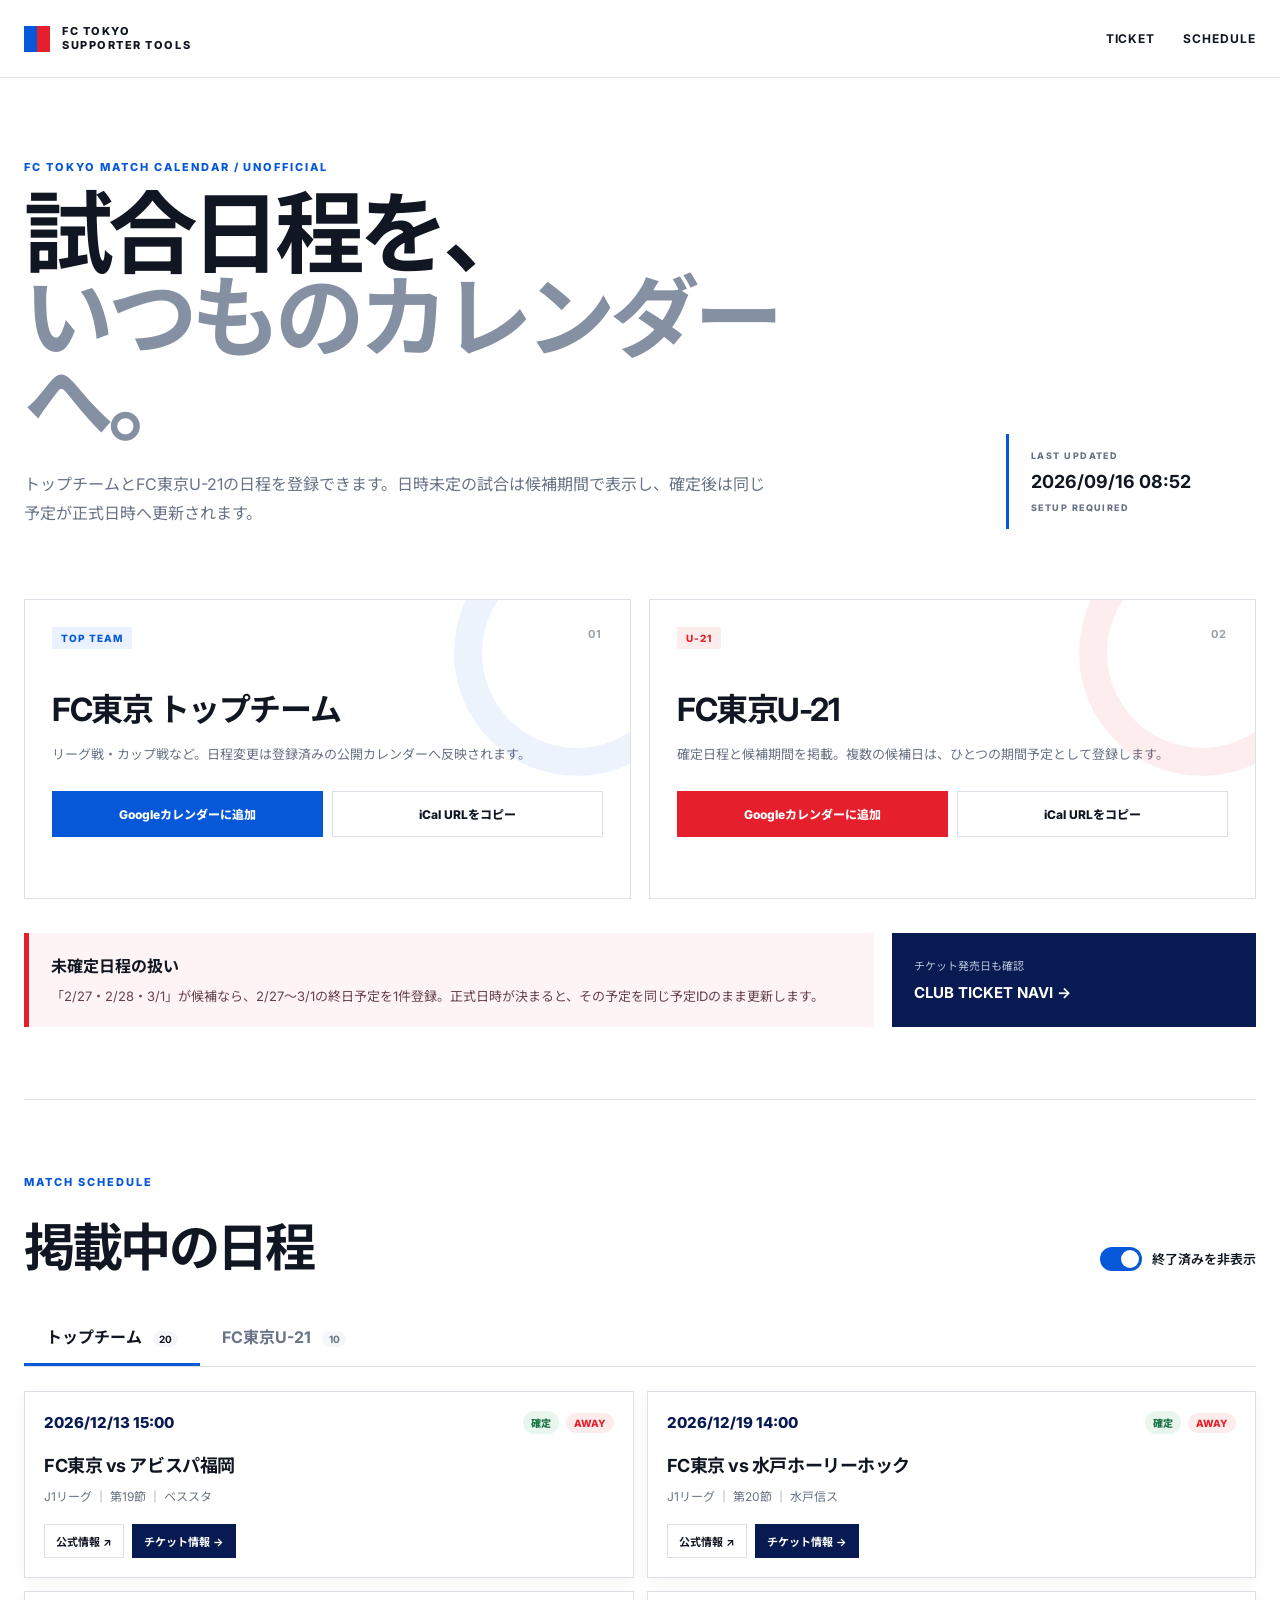
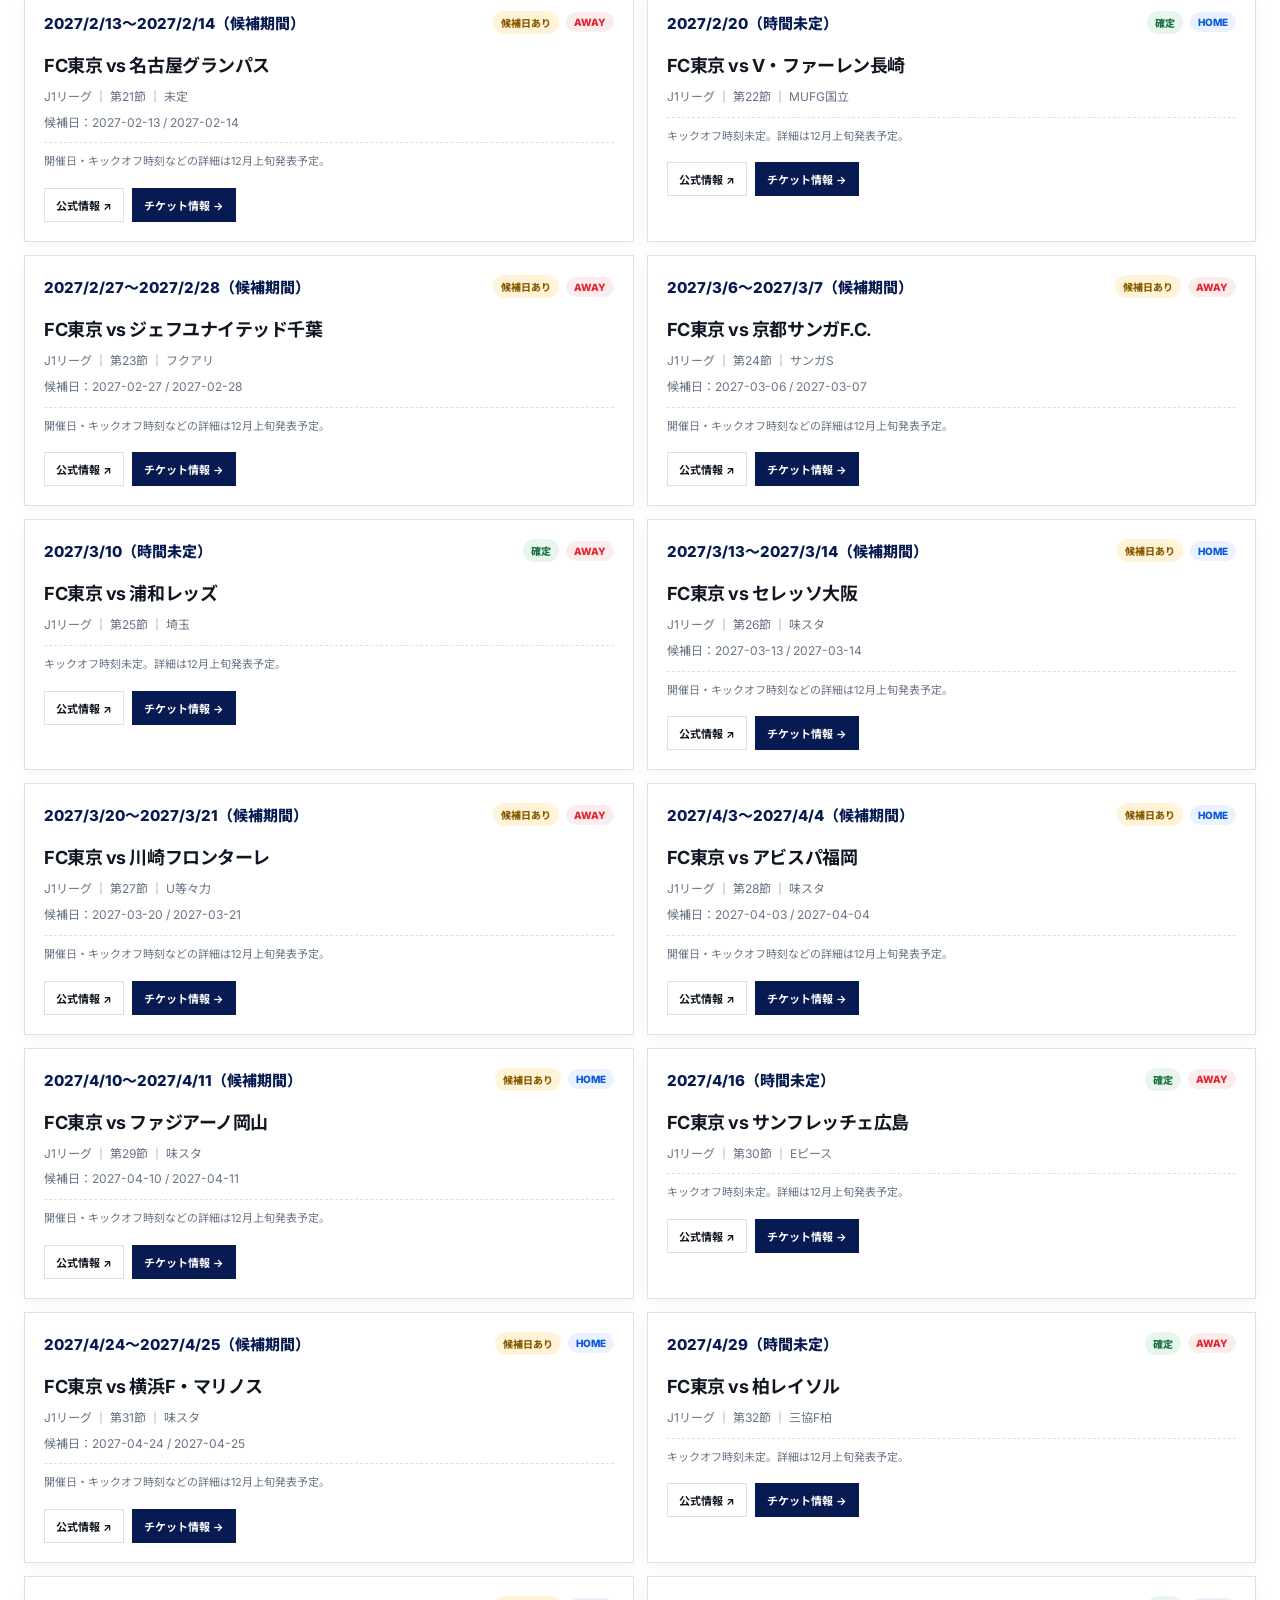
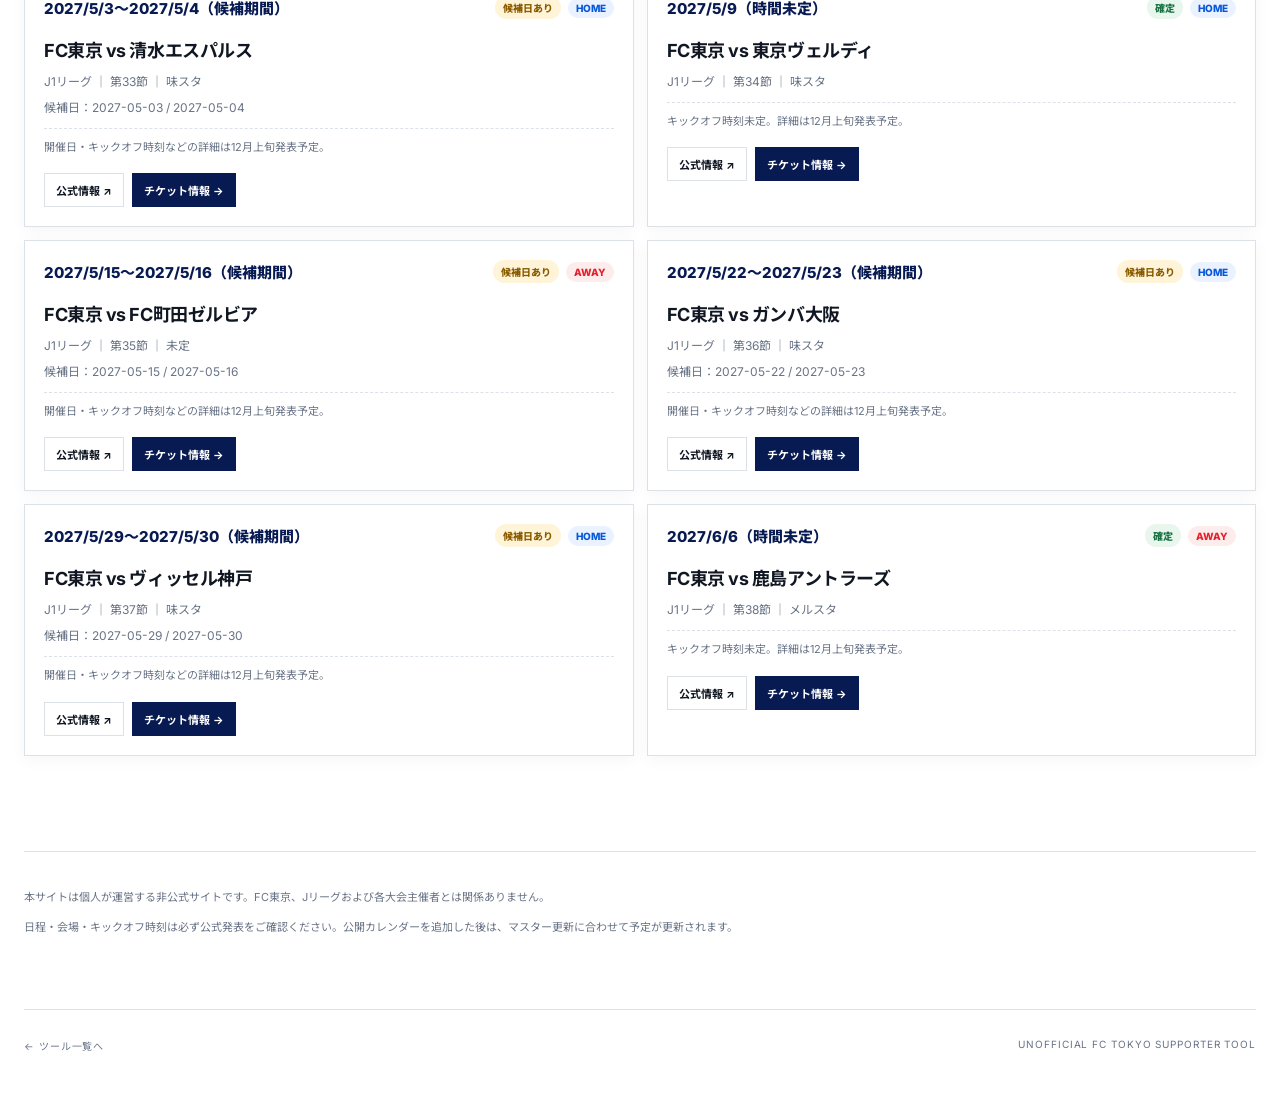
==== commit b918bd03: "Add files via upload" ====
--- a/docs/calendar/index.html
+++ b/docs/calendar/index.html
@@ -3,18 +3,24 @@
 <head>
   <meta charset="utf-8">
   <meta name="viewport" content="width=device-width,initial-scale=1">
-  <meta name="description" content="FC東京トップチームとFC東京U-21の試合日程をGoogleカレンダーへ追加できる非公式ツールです。">
-  <meta name="theme-color" content="#071a52">
-  <title>FC東京 試合日程カレンダー｜非公式</title>
+  <meta name="description" content="FC東京トップチームとFC東京U-21の試合日程をGoogleカレンダーへ追加できる非公式ツールです。">  <title>FC東京 試合日程カレンダー｜非公式</title>
   <link rel="preconnect" href="https://fonts.googleapis.com">
   <link rel="preconnect" href="https://fonts.gstatic.com" crossorigin>
   <link href="https://fonts.googleapis.com/css2?family=Inter:wght@400;500;600;700;800&family=Noto+Sans+JP:wght@400;500;600;700&display=swap" rel="stylesheet">
   <link rel="stylesheet" href="../assets/site.css">
+
+    <link rel="icon" href="../favicon.ico" sizes="any">
+    <link rel="icon" type="image/png" sizes="192x192" href="../assets/fctokyo-supporter-tools-icon-192.png">
+    <link rel="icon" type="image/png" sizes="512x512" href="../assets/fctokyo-supporter-tools-icon-512.png">
+    <link rel="apple-touch-icon" href="../assets/apple-touch-icon.png">
+    <meta property="og:image" content="../assets/og-image.png">
+    <meta name="twitter:image" content="../assets/og-image.png">
+    <meta name="theme-color" content="#0d2ea8">
 </head>
 <body class="calendar-page">
   <header class="global-header">
     <a class="site-brand" href="../"><span class="brand-bars"><i></i><i></i></span><span>FC TOKYO<br>SUPPORTER TOOLS</span></a>
-    <nav class="header-nav"><a href="../ticket/">TICKET</a><a href="../matchdays/">MATCHDAYS</a><a href="../links/">LINKS</a><a href="#schedule">SCHEDULE</a></nav>
+    <nav class="header-nav"><a href="../ticket/">TICKET</a><a href="#schedule">SCHEDULE</a></nav>
   </header>
 
   <main>
--- a/docs/assets/site.css
+++ b/docs/assets/site.css
@@ -23,3 +23,99 @@
 @media(max-width:1050px){.portal-page .tool-grid{grid-template-columns:repeat(2,minmax(0,1fr))}.portal-page .tool-card:nth-child(n){grid-column:auto}.portal-page .tool-card:last-child{grid-column:1/-1}.support-link-grid,.hashtag-grid{grid-template-columns:1fr 1fr}.account-grid .support-link-card:last-child{grid-column:1/-1}}
 @media(max-width:700px){.support-link-grid,.hashtag-grid,.youtube-grid{grid-template-columns:1fr}.account-grid .support-link-card:last-child{grid-column:auto}.link-section-heading{grid-template-columns:42px 1fr}.construction-actions{flex-direction:column}.construction-actions .primary-action,.construction-actions .secondary-action{width:100%}.construction-wave{right:-120px;opacity:.22}}
 @media(max-width:620px){.portal-page .tool-grid{grid-template-columns:1fr}.portal-page .tool-card:last-child{grid-column:auto}.links-hero{padding:64px 0 46px}.links-hero h1{font-size:50px}.link-collection{padding:44px 0}.support-link-card{min-height:150px;padding:18px}.hashtag-card{min-height:175px}.construction-main{padding-top:11vh}.construction-main h1{font-size:49px}}
+
+
+/* Portal personal hashtag cards */
+.portal-page .tool-card:nth-child(6),
+.portal-page .tool-card:nth-child(7){
+  grid-column:span 3
+}
+.hachikatsu-card{
+  background:#061b53
+}
+.hachikatsu-card:after{
+  background:linear-gradient(180deg,rgba(6,27,83,0) 34%,rgba(6,17,47,.98) 79%)
+}
+.ramen-card{
+  background:#f1e9da;
+  color:#101722
+}
+.ramen-card:after{
+  background:linear-gradient(180deg,rgba(241,233,218,0) 35%,rgba(241,233,218,.98) 79%)
+}
+.ramen-card .tool-copy p{
+  color:var(--red)
+}
+.ramen-card .tool-copy span{
+  color:#4d5867
+}
+.personal-tag-graphic{
+  overflow:hidden
+}
+.personal-tag-graphic:before{
+  content:"";
+  position:absolute;
+  width:330px;
+  height:330px;
+  border-radius:50%;
+  right:-68px;
+  top:-72px;
+  border:38px solid rgba(255,255,255,.08)
+}
+.personal-tag-hash{
+  position:absolute;
+  left:34px;
+  top:58px;
+  color:rgba(255,255,255,.18);
+  font-size:190px;
+  font-weight:800;
+  line-height:.8;
+  letter-spacing:-.11em
+}
+.personal-tag-graphic strong{
+  position:absolute;
+  right:28px;
+  top:46px;
+  color:#fff;
+  font-size:70px;
+  line-height:.86;
+  letter-spacing:-.075em;
+  text-align:right
+}
+.personal-tag-graphic small{
+  position:absolute;
+  right:31px;
+  top:122px;
+  color:rgba(255,255,255,.68);
+  font-size:9px;
+  font-weight:800;
+  letter-spacing:.16em
+}
+.hachikatsu-graphic{
+  background:
+    radial-gradient(circle at 22% 36%,rgba(229,31,43,.42),transparent 26%),
+    linear-gradient(145deg,#071a52 0 58%,#e51f2b 58%)
+}
+.ramen-graphic{
+  background:
+    radial-gradient(circle at 30% 38%,rgba(229,31,43,.2),transparent 29%),
+    linear-gradient(145deg,#efe7d6 0 58%,#0758d9 58%)
+}
+.ramen-graphic .personal-tag-hash{
+  color:rgba(7,26,82,.12)
+}
+.ramen-graphic strong{
+  color:#101722
+}
+.ramen-graphic small{
+  color:#3f4a5a
+}
+@media(max-width:1050px){
+  .portal-page .tool-card:nth-child(6),
+  .portal-page .tool-card:nth-child(7){
+    grid-column:auto
+  }
+  .portal-page .tool-card:last-child{
+    grid-column:auto
+  }
+}
